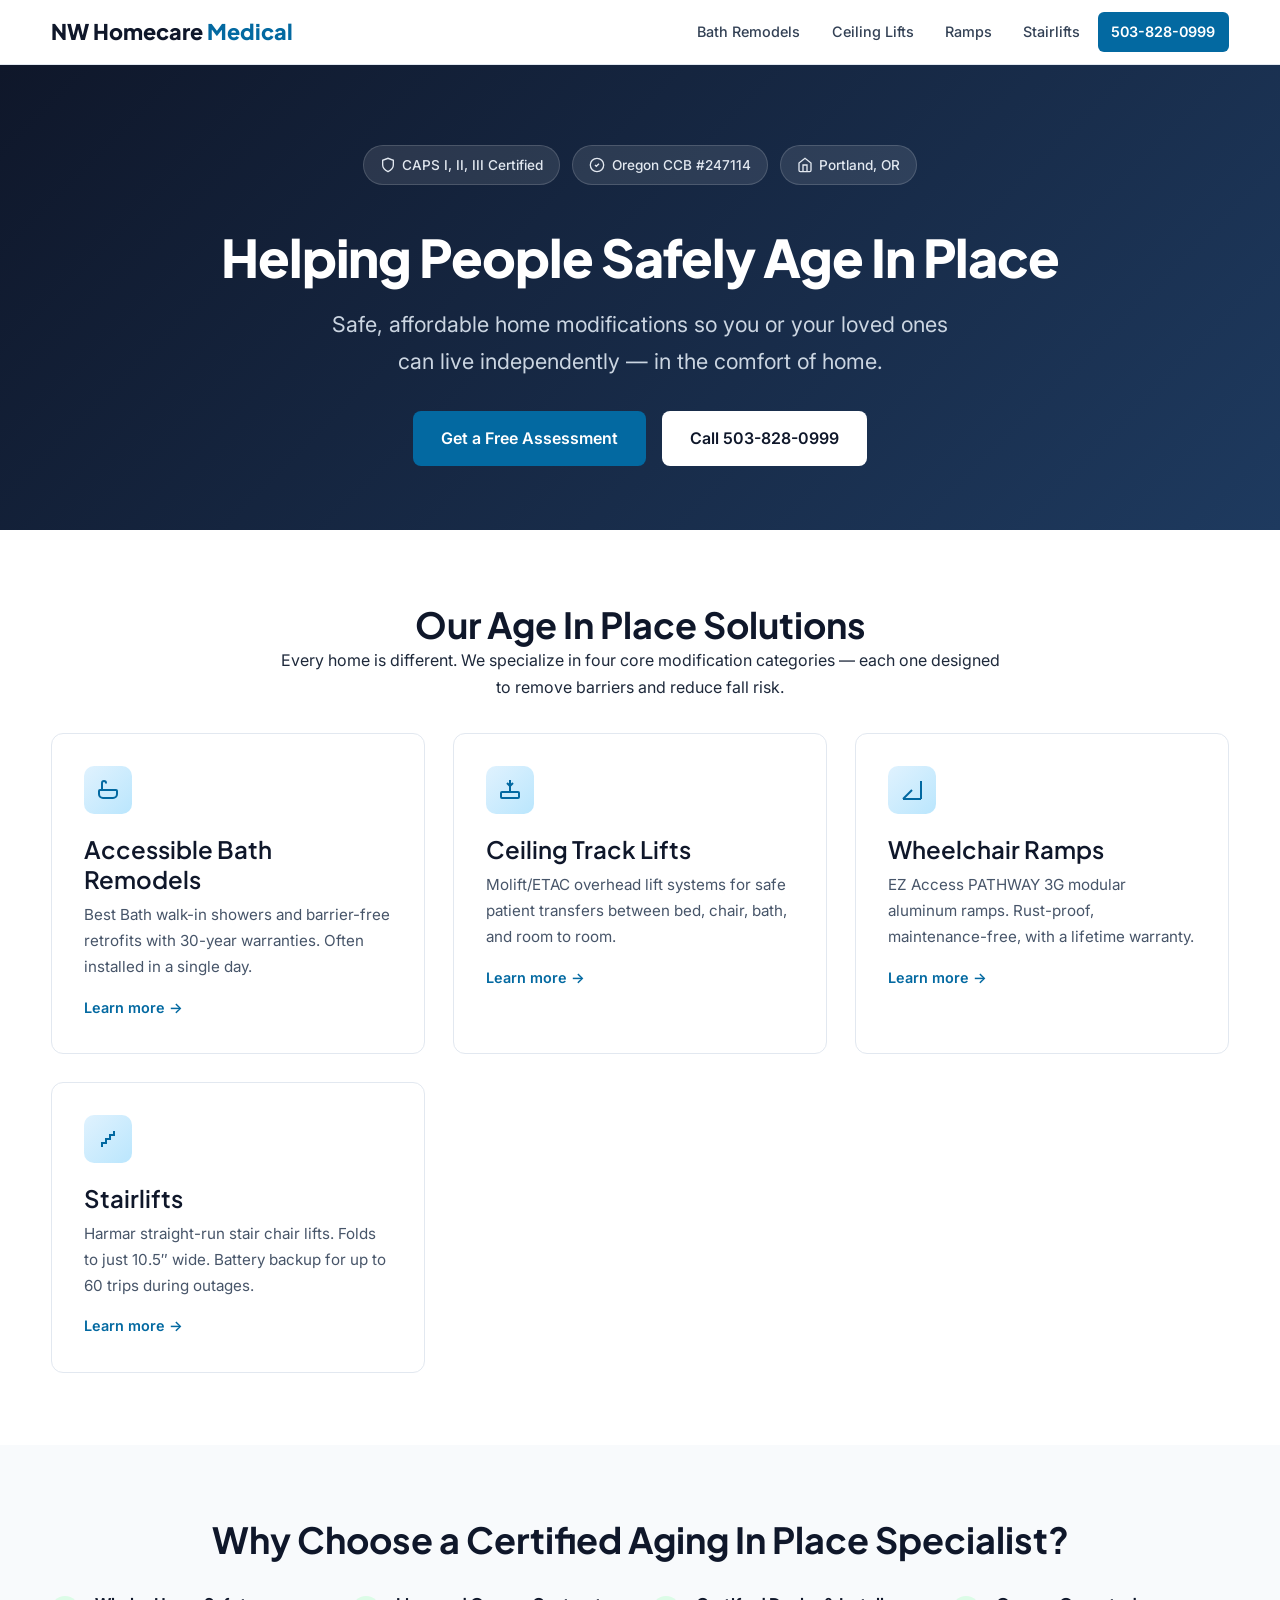
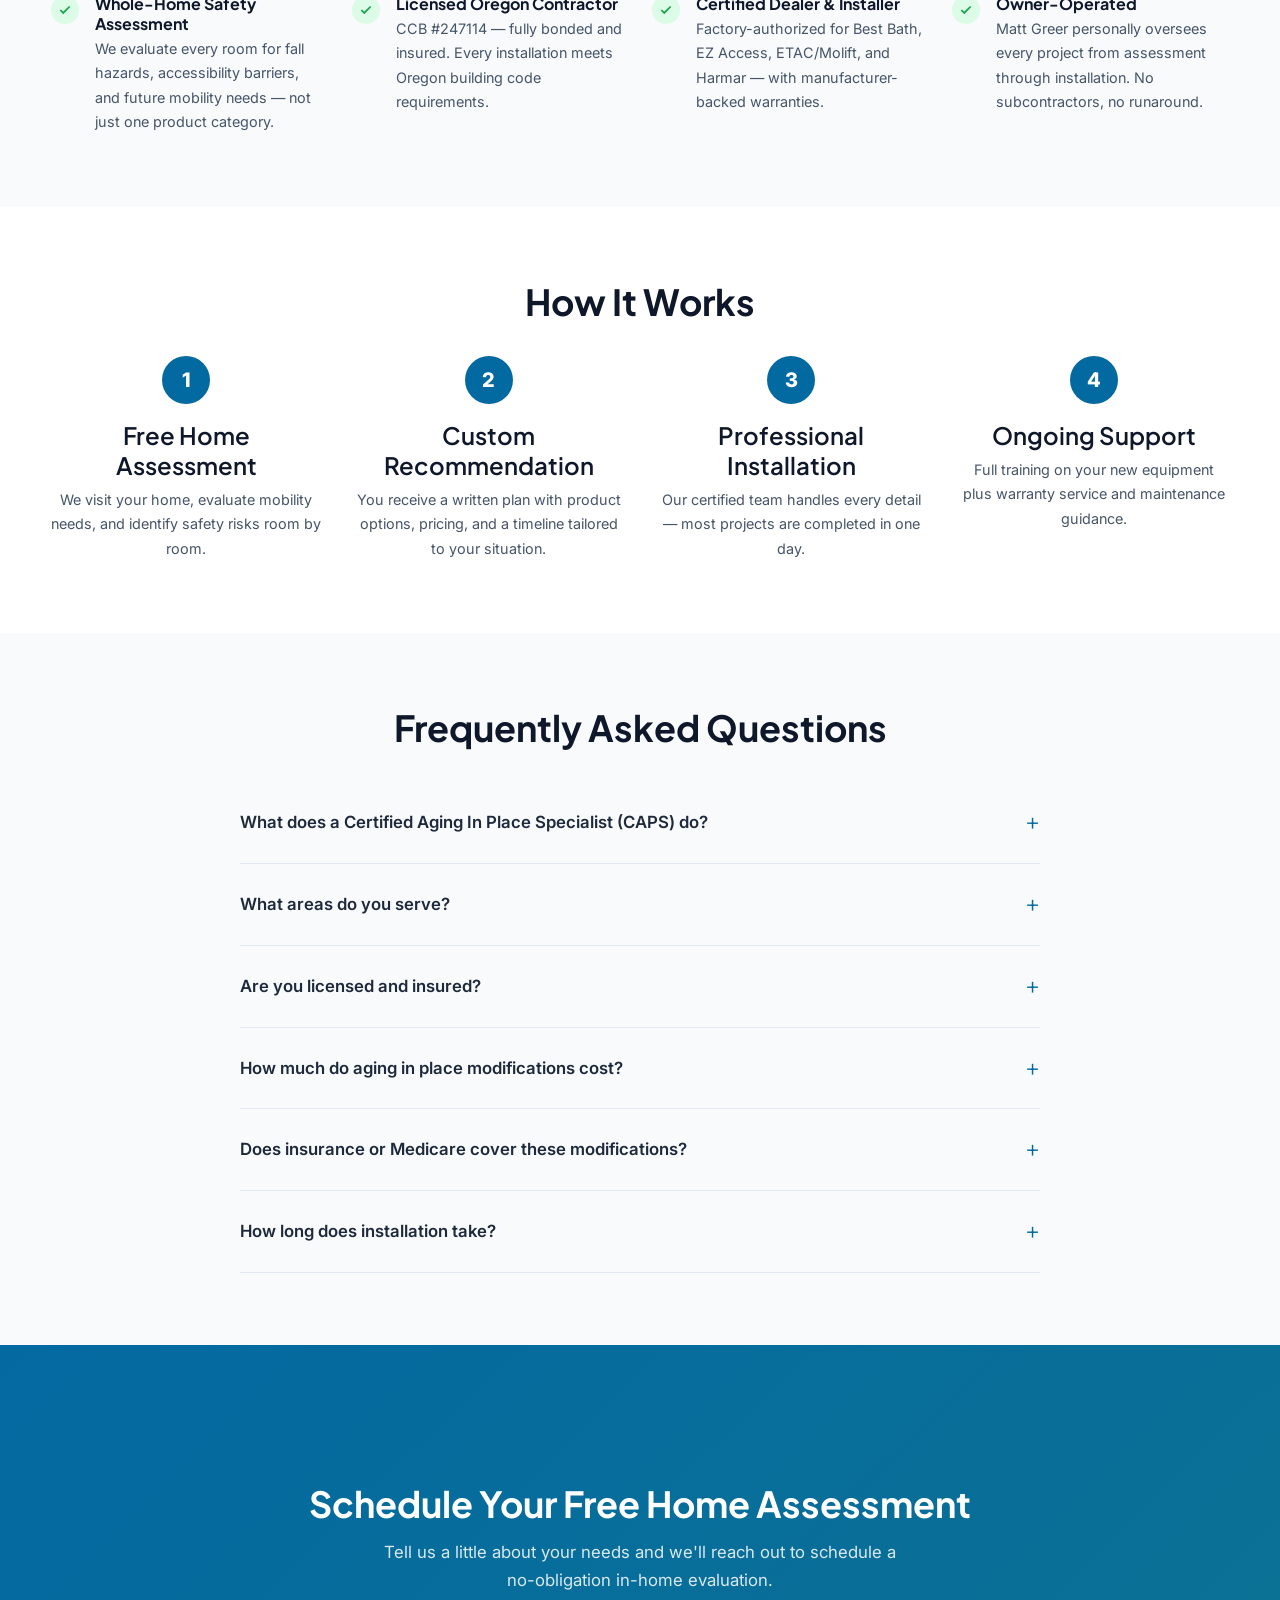
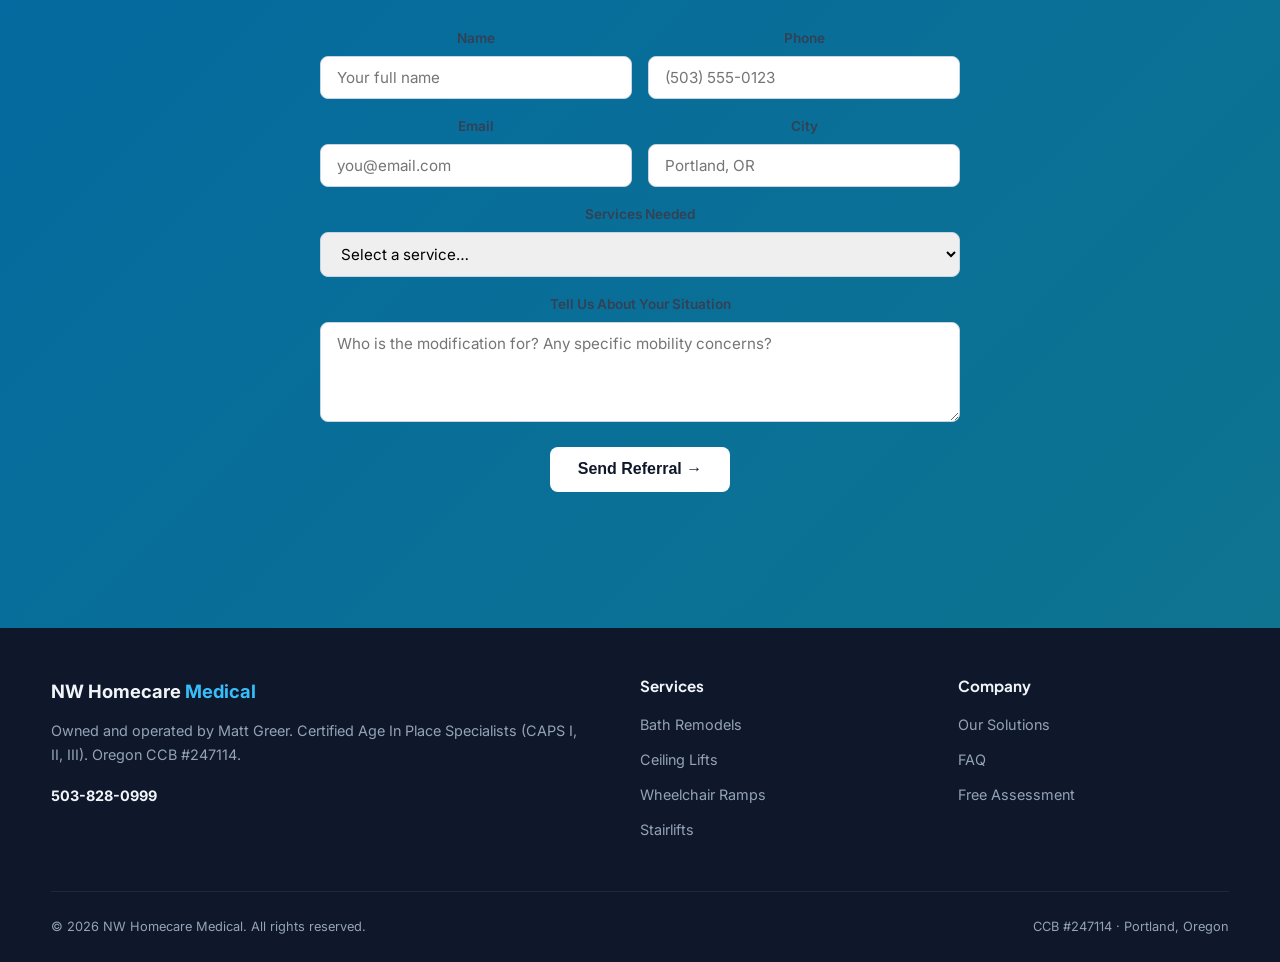
==== index.html @ 517ac366 "Initial build: NW Homecare Medical demo site 5-page static site for nwhomecaremed.com with full SEO/" ====
<!DOCTYPE html>
<html lang="en">
<head>
    <meta charset="UTF-8">
    <meta name="viewport" content="width=device-width, initial-scale=1">

    <!-- SEO -->
    <title>NW Homecare Medical — Aging In Place Home Modifications | Portland, OR</title>
    <meta name="description" content="Certified Age In Place Specialists (CAPS I, II, III) in Portland, OR. Accessible bathroom remodels, ceiling lifts, wheelchair ramps &amp; stairlifts. Licensed Oregon contractor CCB #247114. Call 503-828-0999.">
    <meta name="robots" content="index, follow, max-image-preview:large">
    <link rel="canonical" href="https://nwhomecaremed.com/">

    <!-- Open Graph -->
    <meta property="og:locale" content="en_US">
    <meta property="og:type" content="website">
    <meta property="og:title" content="NW Homecare Medical — Aging In Place Home Modifications | Portland, OR">
    <meta property="og:description" content="Safe, affordable in-home retrofits for independent living. Bathroom remodels, ceiling lifts, ramps &amp; stairlifts by certified CAPS specialists.">
    <meta property="og:url" content="https://nwhomecaremed.com/">
    <meta property="og:site_name" content="NW Homecare Medical">

    <!-- Twitter -->
    <meta name="twitter:card" content="summary_large_image">
    <meta name="twitter:title" content="NW Homecare Medical — Aging In Place Home Modifications">
    <meta name="twitter:description" content="Certified Age In Place Specialists in Portland, OR. Bathroom remodels, ceiling lifts, ramps &amp; stairlifts.">

    <!-- Fonts -->
    <link rel="preconnect" href="https://fonts.googleapis.com">
    <link rel="preconnect" href="https://fonts.gstatic.com" crossorigin>
    <link href="https://fonts.googleapis.com/css2?family=Inter:wght@400;500;600&family=Plus+Jakarta+Sans:wght@600;700;800&display=swap" rel="stylesheet">

    <!-- CSS -->
    <link rel="stylesheet" href="/assets/css/main.css">

    <!-- Schema: LocalBusiness -->
    <script type="application/ld+json">
    {
        "@context": "https://schema.org",
        "@type": "HomeAndConstructionBusiness",
        "name": "NW Homecare Medical",
        "description": "Certified Age In Place Specialists providing accessible home modifications including bathroom remodels, ceiling lifts, wheelchair ramps, and stairlifts in Portland, Oregon.",
        "url": "https://nwhomecaremed.com",
        "telephone": "+1-503-828-0999",
        "address": {
            "@type": "PostalAddress",
            "addressLocality": "Portland",
            "addressRegion": "OR",
            "addressCountry": "US"
        },
        "areaServed": [
            {"@type": "State", "name": "Oregon"},
            {"@type": "City", "name": "Portland"},
            {"@type": "City", "name": "Beaverton"},
            {"@type": "City", "name": "Lake Oswego"},
            {"@type": "City", "name": "Tigard"},
            {"@type": "City", "name": "Gresham"},
            {"@type": "City", "name": "Hillsboro"}
        ],
        "hasCredential": [
            {"@type": "EducationalOccupationalCredential", "credentialCategory": "CAPS I, II, III — Certified Aging In Place Specialist"},
            {"@type": "EducationalOccupationalCredential", "credentialCategory": "Oregon CCB Licensed Contractor #247114"}
        ],
        "founder": {"@type": "Person", "name": "Matt Greer"},
        "knowsAbout": ["aging in place", "accessible bathroom remodel", "ceiling lifts", "wheelchair ramps", "stairlifts", "home accessibility modifications"]
    }
    </script>

    <!-- Schema: FAQPage -->
    <script type="application/ld+json">
    {
        "@context": "https://schema.org",
        "@type": "FAQPage",
        "mainEntity": [
            {
                "@type": "Question",
                "name": "What does a Certified Aging In Place Specialist (CAPS) do?",
                "acceptedAnswer": {
                    "@type": "Answer",
                    "text": "A CAPS professional assesses your home for safety risks and recommends modifications — such as grab bars, walk-in showers, ramps, ceiling lifts, and stairlifts — that allow you to live independently as you age. NW Homecare Medical holds CAPS I, II, and III certifications."
                }
            },
            {
                "@type": "Question",
                "name": "What areas does NW Homecare Medical serve?",
                "acceptedAnswer": {
                    "@type": "Answer",
                    "text": "We serve the greater Portland, Oregon metro area including Beaverton, Tigard, Lake Oswego, Gresham, Hillsboro, and surrounding communities."
                }
            },
            {
                "@type": "Question",
                "name": "Is NW Homecare Medical licensed and insured?",
                "acceptedAnswer": {
                    "@type": "Answer",
                    "text": "Yes. We are an Oregon Construction Contractors Board licensed and bonded contractor, CCB #247114. We carry full liability insurance on every project."
                }
            },
            {
                "@type": "Question",
                "name": "How much do aging in place modifications cost?",
                "acceptedAnswer": {
                    "@type": "Answer",
                    "text": "Costs vary widely by project type. A grab bar installation may start at a few hundred dollars, while a full accessible bathroom remodel or ceiling lift system can range from several thousand to $15,000+. We provide free in-home assessments and written estimates."
                }
            }
        ]
    }
    </script>
</head>
<body>

<!-- ═══ HEADER ═══ -->
<header class="site-header">
    <div class="container header-inner">
        <a href="/" class="logo">NW Homecare <span>Medical</span></a>
        <button class="nav-toggle" aria-label="Toggle navigation" onclick="document.querySelector('.nav-main').classList.toggle('open')">
            <span></span><span></span><span></span>
        </button>
        <nav class="nav-main" aria-label="Main">
            <a href="/bath-remodel/">Bath Remodels</a>
            <a href="/overhead-lifts/">Ceiling Lifts</a>
            <a href="/wheelchair-ramps/">Ramps</a>
            <a href="/stairlifts/">Stairlifts</a>
            <a href="tel:5038280999" class="nav-cta">503-828-0999</a>
        </nav>
    </div>
</header>

<!-- ═══ HERO ═══ -->
<section class="hero">
    <div class="container">
        <div class="hero-badges">
            <span class="badge">
                <svg viewBox="0 0 24 24" fill="none" stroke="currentColor" stroke-width="2"><path d="M12 22s8-4 8-10V5l-8-3-8 3v7c0 6 8 10 8 10z"/></svg>
                CAPS I, II, III Certified
            </span>
            <span class="badge">
                <svg viewBox="0 0 24 24" fill="none" stroke="currentColor" stroke-width="2"><path d="M9 12l2 2 4-4"/><circle cx="12" cy="12" r="10"/></svg>
                Oregon CCB #247114
            </span>
            <span class="badge">
                <svg viewBox="0 0 24 24" fill="none" stroke="currentColor" stroke-width="2"><path d="M3 9l9-7 9 7v11a2 2 0 01-2 2H5a2 2 0 01-2-2z"/><polyline points="9 22 9 12 15 12 15 22"/></svg>
                Portland, OR
            </span>
        </div>
        <h1>Helping People Safely Age In Place</h1>
        <p class="hero-sub">Safe, affordable home modifications so you or your loved ones can live independently — in the comfort of home.</p>
        <div class="btn-group">
            <a href="#contact" class="btn btn-primary">Get a Free Assessment</a>
            <a href="tel:5038280999" class="btn btn-white">Call 503-828-0999</a>
        </div>
    </div>
</section>

<!-- ═══ SERVICES GRID ═══ -->
<section class="section" id="services">
    <div class="container">
        <h2 class="text-center">Our Age In Place Solutions</h2>
        <p class="text-center" style="margin:0 auto">Every home is different. We specialize in four core modification categories — each one designed to remove barriers and reduce fall risk.</p>

        <div class="card-grid">
            <!-- Bath Remodel -->
            <a href="/bath-remodel/" class="card" style="text-decoration:none;color:inherit">
                <div class="card-icon">
                    <svg viewBox="0 0 24 24" fill="none" stroke="#0369a1" stroke-width="2"><path d="M4 12h16a1 1 0 011 1v3a4 4 0 01-4 4H7a4 4 0 01-4-4v-3a1 1 0 011-1z"/><path d="M6 12V5a2 2 0 012-2h0a2 2 0 012 2v.5"/></svg>
                </div>
                <h3>Accessible Bath Remodels</h3>
                <p>Best Bath walk-in showers and barrier-free retrofits with 30-year warranties. Often installed in a single day.</p>
                <span class="card-link">Learn more →</span>
            </a>

            <!-- Ceiling Lifts -->
            <a href="/overhead-lifts/" class="card" style="text-decoration:none;color:inherit">
                <div class="card-icon">
                    <svg viewBox="0 0 24 24" fill="none" stroke="#0369a1" stroke-width="2"><path d="M12 2v6m0 0l-3-3m3 3l3-3"/><rect x="3" y="14" width="18" height="6" rx="1"/><path d="M12 14v-6"/></svg>
                </div>
                <h3>Ceiling Track Lifts</h3>
                <p>Molift/ETAC overhead lift systems for safe patient transfers between bed, chair, bath, and room to room.</p>
                <span class="card-link">Learn more →</span>
            </a>

            <!-- Ramps -->
            <a href="/wheelchair-ramps/" class="card" style="text-decoration:none;color:inherit">
                <div class="card-icon">
                    <svg viewBox="0 0 24 24" fill="none" stroke="#0369a1" stroke-width="2"><path d="M3 21l9-9"/><path d="M21 21H3"/><path d="M21 3v18"/></svg>
                </div>
                <h3>Wheelchair Ramps</h3>
                <p>EZ Access PATHWAY 3G modular aluminum ramps. Rust-proof, maintenance-free, with a lifetime warranty.</p>
                <span class="card-link">Learn more →</span>
            </a>

            <!-- Stairlifts -->
            <a href="/stairlifts/" class="card" style="text-decoration:none;color:inherit">
                <div class="card-icon">
                    <svg viewBox="0 0 24 24" fill="none" stroke="#0369a1" stroke-width="2"><path d="M18 4v4h-4v4h-4v4H6v4"/></svg>
                </div>
                <h3>Stairlifts</h3>
                <p>Harmar straight-run stair chair lifts. Folds to just 10.5″ wide. Battery backup for up to 60 trips during outages.</p>
                <span class="card-link">Learn more →</span>
            </a>
        </div>
    </div>
</section>

<!-- ═══ WHY CAPS MATTERS ═══ -->
<section class="section section--alt">
    <div class="container">
        <h2 class="text-center">Why Choose a Certified Aging In Place Specialist?</h2>
        <div class="features-grid mt-2">
            <div class="feature">
                <div class="feature-check"><svg viewBox="0 0 24 24" fill="none" stroke="currentColor" stroke-width="3"><path d="M20 6L9 17l-5-5"/></svg></div>
                <div>
                    <h4>Whole-Home Safety Assessment</h4>
                    <p>We evaluate every room for fall hazards, accessibility barriers, and future mobility needs — not just one product category.</p>
                </div>
            </div>
            <div class="feature">
                <div class="feature-check"><svg viewBox="0 0 24 24" fill="none" stroke="currentColor" stroke-width="3"><path d="M20 6L9 17l-5-5"/></svg></div>
                <div>
                    <h4>Licensed Oregon Contractor</h4>
                    <p>CCB #247114 — fully bonded and insured. Every installation meets Oregon building code requirements.</p>
                </div>
            </div>
            <div class="feature">
                <div class="feature-check"><svg viewBox="0 0 24 24" fill="none" stroke="currentColor" stroke-width="3"><path d="M20 6L9 17l-5-5"/></svg></div>
                <div>
                    <h4>Certified Dealer & Installer</h4>
                    <p>Factory-authorized for Best Bath, EZ Access, ETAC/Molift, and Harmar — with manufacturer-backed warranties.</p>
                </div>
            </div>
            <div class="feature">
                <div class="feature-check"><svg viewBox="0 0 24 24" fill="none" stroke="currentColor" stroke-width="3"><path d="M20 6L9 17l-5-5"/></svg></div>
                <div>
                    <h4>Owner-Operated</h4>
                    <p>Matt Greer personally oversees every project from assessment through installation. No subcontractors, no runaround.</p>
                </div>
            </div>
        </div>
    </div>
</section>

<!-- ═══ HOW IT WORKS ═══ -->
<section class="section">
    <div class="container">
        <h2 class="text-center">How It Works</h2>
        <div class="process-steps">
            <div class="step">
                <h3>Free Home Assessment</h3>
                <p>We visit your home, evaluate mobility needs, and identify safety risks room by room.</p>
            </div>
            <div class="step">
                <h3>Custom Recommendation</h3>
                <p>You receive a written plan with product options, pricing, and a timeline tailored to your situation.</p>
            </div>
            <div class="step">
                <h3>Professional Installation</h3>
                <p>Our certified team handles every detail — most projects are completed in one day.</p>
            </div>
            <div class="step">
                <h3>Ongoing Support</h3>
                <p>Full training on your new equipment plus warranty service and maintenance guidance.</p>
            </div>
        </div>
    </div>
</section>

<!-- ═══ FAQ ═══ -->
<section class="section section--alt" id="faq">
    <div class="container">
        <h2 class="text-center">Frequently Asked Questions</h2>
        <div class="faq-list">
            <details class="faq-item">
                <summary>What does a Certified Aging In Place Specialist (CAPS) do?</summary>
                <div class="faq-answer">A CAPS professional assesses your home for safety risks and recommends modifications — such as grab bars, walk-in showers, ramps, ceiling lifts, and stairlifts — that allow you to live independently as you age. NW Homecare Medical holds all three CAPS certifications (I, II, and III) from the National Association of Home Builders.</div>
            </details>
            <details class="faq-item">
                <summary>What areas do you serve?</summary>
                <div class="faq-answer">We serve the greater Portland, Oregon metro area including Beaverton, Tigard, Lake Oswego, Gresham, Hillsboro, West Linn, Oregon City, and surrounding communities. Contact us if you're outside this area — we may still be able to help.</div>
            </details>
            <details class="faq-item">
                <summary>Are you licensed and insured?</summary>
                <div class="faq-answer">Yes. NW Homecare Medical is an Oregon Construction Contractors Board licensed and bonded contractor, CCB #247114. We carry full general liability insurance on every project.</div>
            </details>
            <details class="faq-item">
                <summary>How much do aging in place modifications cost?</summary>
                <div class="faq-answer">Costs vary by project scope. A grab bar installation may start around $200–$400, while an accessible bathroom remodel typically ranges from $5,000–$15,000+. Ceiling lifts and stairlifts fall in the $3,000–$10,000 range depending on configuration. We provide free in-home assessments with written estimates — no pressure, no obligation.</div>
            </details>
            <details class="faq-item">
                <summary>Does insurance or Medicare cover these modifications?</summary>
                <div class="faq-answer">Medicare does not typically cover home modifications, but some items (like certain lift systems) may be partially covered under Durable Medical Equipment benefits. Oregon Medicaid waivers, VA benefits, and long-term care insurance may also provide funding. We can help you understand your options.</div>
            </details>
            <details class="faq-item">
                <summary>How long does installation take?</summary>
                <div class="faq-answer">Most single-product installations (a stairlift, ramp, or ceiling lift) are completed in one day. A full bathroom remodel typically takes 1–3 days depending on complexity. We'll give you a clear timeline during your assessment.</div>
            </details>
        </div>
    </div>
</section>

<!-- ═══ CTA / CONTACT FORM ═══ -->
<section class="section section--accent" id="contact">
    <div class="container cta-banner">
        <h2>Schedule Your Free Home Assessment</h2>
        <p>Tell us a little about your needs and we'll reach out to schedule a no-obligation in-home evaluation.</p>
        <form name="referral" method="POST" data-netlify="true" netlify-honeypot="bot-field">
            <p class="visually-hidden"><label>Don't fill this out: <input name="bot-field"></label></p>
            <div class="form-grid">
                <div class="form-field">
                    <label for="name">Name</label>
                    <input type="text" id="name" name="name" required placeholder="Your full name">
                </div>
                <div class="form-field">
                    <label for="phone">Phone</label>
                    <input type="tel" id="phone" name="phone" required placeholder="(503) 555-0123">
                </div>
                <div class="form-field">
                    <label for="email">Email</label>
                    <input type="email" id="email" name="email" placeholder="you@email.com">
                </div>
                <div class="form-field">
                    <label for="city">City</label>
                    <input type="text" id="city" name="city" placeholder="Portland, OR">
                </div>
                <div class="form-field full">
                    <label for="services">Services Needed</label>
                    <select id="services" name="services">
                        <option value="">Select a service…</option>
                        <option value="bath-remodel">Accessible Bathroom Remodel</option>
                        <option value="ceiling-lift">Ceiling Track Lift System</option>
                        <option value="wheelchair-ramp">Wheelchair Ramp</option>
                        <option value="stairlift">Stairlift</option>
                        <option value="assessment">General Home Assessment</option>
                        <option value="other">Other / Not Sure</option>
                    </select>
                </div>
                <div class="form-field full">
                    <label for="message">Tell Us About Your Situation</label>
                    <textarea id="message" name="message" rows="4" placeholder="Who is the modification for? Any specific mobility concerns?"></textarea>
                </div>
                <div class="form-field full text-center">
                    <button type="submit" class="btn btn-white">Send Referral →</button>
                </div>
            </div>
        </form>
    </div>
</section>

<!-- ═══ FOOTER ═══ -->
<footer class="site-footer">
    <div class="container">
        <div class="footer-grid">
            <div>
                <div class="footer-brand">NW Homecare <span>Medical</span></div>
                <p>Owned and operated by Matt Greer. Certified Age In Place Specialists (CAPS I, II, III). Oregon CCB #247114.</p>
                <p class="mt-1"><strong style="color:#f1f5f9">503-828-0999</strong></p>
            </div>
            <div>
                <h4>Services</h4>
                <ul>
                    <li><a href="/bath-remodel/">Bath Remodels</a></li>
                    <li><a href="/overhead-lifts/">Ceiling Lifts</a></li>
                    <li><a href="/wheelchair-ramps/">Wheelchair Ramps</a></li>
                    <li><a href="/stairlifts/">Stairlifts</a></li>
                </ul>
            </div>
            <div>
                <h4>Company</h4>
                <ul>
                    <li><a href="/#services">Our Solutions</a></li>
                    <li><a href="/#faq">FAQ</a></li>
                    <li><a href="/#contact">Free Assessment</a></li>
                </ul>
            </div>
        </div>
        <div class="footer-bottom">
            <span>&copy; 2026 NW Homecare Medical. All rights reserved.</span>
            <span>CCB #247114 · Portland, Oregon</span>
        </div>
    </div>
</footer>

</body>
</html>
---- assets/css/main.css ----
/* ── Reset & Base ─────────────────────────────────────── */
*,*::before,*::after{box-sizing:border-box;margin:0;padding:0}
html{scroll-behavior:smooth;-webkit-text-size-adjust:100%}
body{font-family:'Inter',system-ui,-apple-system,sans-serif;color:#1e293b;line-height:1.7;background:#fff}
img{max-width:100%;height:auto;display:block}
a{color:#0369a1;text-decoration:none;transition:color .2s}
a:hover{color:#0c4a6e}
ul,ol{list-style:none}

/* ── Typography ──────────────────────────────────────── */
h1,h2,h3,h4{font-family:'Plus Jakarta Sans','Inter',system-ui,sans-serif;color:#0f172a;line-height:1.25}
h1{font-size:clamp(2rem,5vw,3.25rem);font-weight:800;letter-spacing:-.02em}
h2{font-size:clamp(1.5rem,3.5vw,2.25rem);font-weight:700}
h3{font-size:clamp(1.15rem,2.5vw,1.5rem);font-weight:600}
p{max-width:72ch}

/* ── Layout ──────────────────────────────────────────── */
.container{width:min(1200px,92%);margin-inline:auto}
.section{padding:4.5rem 0}
.section--alt{background:#f8fafc}
.section--dark{background:#0f172a;color:#e2e8f0}
.section--dark h2,.section--dark h3{color:#f1f5f9}
.section--accent{background:linear-gradient(135deg,#0369a1 0%,#0e7490 100%);color:#fff}
.section--accent h2,.section--accent h3{color:#fff}

/* ── Header ──────────────────────────────────────────── */
.site-header{background:#fff;border-bottom:1px solid #e2e8f0;position:sticky;top:0;z-index:100}
.header-inner{display:flex;align-items:center;justify-content:space-between;padding:.75rem 0;gap:1rem}
.logo{font-family:'Plus Jakarta Sans','Inter',sans-serif;font-size:1.35rem;font-weight:800;color:#0f172a;white-space:nowrap}
.logo span{color:#0369a1}
.header-phone{font-weight:700;font-size:1.1rem;color:#0369a1;white-space:nowrap}
.header-phone:hover{color:#0c4a6e}

/* Navigation */
.nav-toggle{display:none;background:none;border:none;cursor:pointer;padding:.5rem}
.nav-toggle span{display:block;width:24px;height:2px;background:#0f172a;margin:5px 0;transition:all .3s}
.nav-main{display:flex;align-items:center;gap:.25rem}
.nav-main a{padding:.5rem .85rem;border-radius:6px;font-size:.9rem;font-weight:500;color:#334155;transition:all .2s}
.nav-main a:hover,.nav-main a.active{background:#f1f5f9;color:#0369a1}
.nav-cta{background:#0369a1 !important;color:#fff !important;font-weight:600 !important}
.nav-cta:hover{background:#0c4a6e !important}

@media(max-width:860px){
  .nav-toggle{display:block}
  .nav-main{display:none;position:absolute;top:100%;left:0;right:0;background:#fff;flex-direction:column;padding:1rem;border-bottom:1px solid #e2e8f0;box-shadow:0 8px 24px rgba(0,0,0,.08)}
  .nav-main.open{display:flex}
  .nav-main a{width:100%;padding:.75rem 1rem}
}

/* ── Hero ────────────────────────────────────────────── */
.hero{background:linear-gradient(135deg,#0f172a 0%,#1e3a5f 100%);color:#fff;padding:5rem 0 4rem;text-align:center}
.hero h1{color:#fff;margin-bottom:1rem}
.hero-sub{font-size:clamp(1.05rem,2.2vw,1.35rem);color:#cbd5e1;max-width:640px;margin:0 auto 2rem}
.hero-badges{display:flex;flex-wrap:wrap;justify-content:center;gap:.75rem;margin-bottom:2.5rem}
.badge{display:inline-flex;align-items:center;gap:.4rem;background:rgba(255,255,255,.1);border:1px solid rgba(255,255,255,.15);padding:.45rem 1rem;border-radius:999px;font-size:.85rem;font-weight:500;color:#e2e8f0}
.badge svg{width:16px;height:16px;flex-shrink:0}

/* ── Buttons ─────────────────────────────────────────── */
.btn{display:inline-flex;align-items:center;gap:.5rem;padding:.85rem 1.75rem;border-radius:8px;font-weight:600;font-size:1rem;border:none;cursor:pointer;transition:all .25s}
.btn-primary{background:#0369a1;color:#fff}
.btn-primary:hover{background:#0c4a6e;color:#fff;transform:translateY(-1px);box-shadow:0 4px 12px rgba(3,105,161,.3)}
.btn-secondary{background:#fff;color:#0369a1;border:2px solid #0369a1}
.btn-secondary:hover{background:#f0f9ff;color:#0c4a6e}
.btn-white{background:#fff;color:#0f172a}
.btn-white:hover{background:#f1f5f9;transform:translateY(-1px)}

.btn-group{display:flex;flex-wrap:wrap;gap:1rem;justify-content:center}

/* ── Cards ───────────────────────────────────────────── */
.card-grid{display:grid;grid-template-columns:repeat(auto-fit,minmax(280px,1fr));gap:1.75rem;margin-top:2rem}
.card{background:#fff;border-radius:12px;padding:2rem;border:1px solid #e2e8f0;transition:all .3s}
.card:hover{border-color:#0369a1;box-shadow:0 8px 24px rgba(3,105,161,.1);transform:translateY(-2px)}
.card-icon{width:48px;height:48px;background:linear-gradient(135deg,#e0f2fe,#bae6fd);border-radius:10px;display:flex;align-items:center;justify-content:center;margin-bottom:1.25rem}
.card-icon svg{width:24px;height:24px;color:#0369a1}
.card h3{margin-bottom:.5rem}
.card p{color:#475569;font-size:.95rem}
.card .card-link{display:inline-flex;align-items:center;gap:.35rem;margin-top:1rem;font-weight:600;font-size:.9rem;color:#0369a1}
.card .card-link:hover{gap:.5rem}

/* ── Service Page Hero ───────────────────────────────── */
.service-hero{background:linear-gradient(135deg,#0f172a 0%,#1e3a5f 100%);color:#fff;padding:4rem 0 3rem}
.service-hero .breadcrumb{font-size:.85rem;color:#94a3b8;margin-bottom:1.5rem}
.service-hero .breadcrumb a{color:#93c5fd}
.service-hero .breadcrumb a:hover{color:#fff}
.service-hero h1{color:#fff;margin-bottom:1rem}
.service-hero p{color:#cbd5e1;font-size:1.1rem;max-width:640px}

/* ── Features List ───────────────────────────────────── */
.features-grid{display:grid;grid-template-columns:repeat(auto-fit,minmax(260px,1fr));gap:1.5rem;margin-top:2rem}
.feature{display:flex;gap:1rem;align-items:flex-start}
.feature-check{flex-shrink:0;width:28px;height:28px;background:#dcfce7;border-radius:50%;display:flex;align-items:center;justify-content:center;margin-top:.15rem}
.feature-check svg{width:14px;height:14px;color:#16a34a}
.feature h4{font-size:1rem;margin-bottom:.2rem}
.feature p{font-size:.9rem;color:#475569}

/* ── FAQ ─────────────────────────────────────────────── */
.faq-list{max-width:800px;margin:2rem auto 0}
.faq-item{border-bottom:1px solid #e2e8f0}
.faq-item summary{padding:1.25rem 0;font-weight:600;font-size:1.05rem;cursor:pointer;list-style:none;display:flex;justify-content:space-between;align-items:center}
.faq-item summary::after{content:'+';font-size:1.5rem;color:#0369a1;font-weight:300;transition:transform .2s}
.faq-item[open] summary::after{transform:rotate(45deg)}
.faq-item .faq-answer{padding:0 0 1.25rem;color:#475569;line-height:1.8}

/* ── CTA Banner ──────────────────────────────────────── */
.cta-banner{text-align:center;padding:4rem 0}
.cta-banner h2{margin-bottom:.75rem}
.cta-banner p{color:rgba(255,255,255,.85);margin:0 auto 2rem;max-width:540px;font-size:1.05rem}

/* ── Form ────────────────────────────────────────────── */
.form-grid{display:grid;grid-template-columns:1fr 1fr;gap:1rem;max-width:640px;margin:0 auto}
.form-grid .full{grid-column:1/-1}
.form-field label{display:block;font-weight:600;font-size:.85rem;margin-bottom:.35rem;color:#334155}
.form-field input,.form-field select,.form-field textarea{width:100%;padding:.7rem 1rem;border:1px solid #cbd5e1;border-radius:8px;font-size:.95rem;font-family:inherit;transition:border-color .2s}
.form-field input:focus,.form-field select:focus,.form-field textarea:focus{outline:none;border-color:#0369a1;box-shadow:0 0 0 3px rgba(3,105,161,.1)}
.form-field textarea{resize:vertical;min-height:100px}

@media(max-width:600px){
  .form-grid{grid-template-columns:1fr}
}

/* ── Stats Bar ───────────────────────────────────────── */
.stats-bar{display:grid;grid-template-columns:repeat(auto-fit,minmax(160px,1fr));gap:2rem;text-align:center;padding:2rem 0}
.stat-num{font-size:2.25rem;font-weight:800;color:#0369a1}
.section--dark .stat-num{color:#38bdf8}
.stat-label{font-size:.9rem;color:#64748b;margin-top:.25rem}
.section--dark .stat-label{color:#94a3b8}

/* ── Process Steps ───────────────────────────────────── */
.process-steps{display:grid;grid-template-columns:repeat(auto-fit,minmax(220px,1fr));gap:2rem;margin-top:2rem;counter-reset:step}
.step{text-align:center;position:relative}
.step::before{counter-increment:step;content:counter(step);display:flex;align-items:center;justify-content:center;width:48px;height:48px;background:#0369a1;color:#fff;font-weight:800;font-size:1.25rem;border-radius:50%;margin:0 auto 1rem}
.step h3{margin-bottom:.5rem}
.step p{font-size:.9rem;color:#475569}

/* ── Footer ──────────────────────────────────────────── */
.site-footer{background:#0f172a;color:#94a3b8;padding:3rem 0 1.5rem}
.footer-grid{display:grid;grid-template-columns:2fr 1fr 1fr;gap:3rem;margin-bottom:2.5rem}
.footer-brand{font-size:1.15rem;font-weight:700;color:#f1f5f9;margin-bottom:.75rem}
.footer-brand span{color:#38bdf8}
.site-footer p{font-size:.9rem;line-height:1.7}
.site-footer h4{color:#f1f5f9;font-size:.95rem;margin-bottom:1rem}
.site-footer ul li{margin-bottom:.5rem}
.site-footer ul a{color:#94a3b8;font-size:.9rem}
.site-footer ul a:hover{color:#38bdf8}
.footer-bottom{border-top:1px solid #1e293b;padding-top:1.5rem;display:flex;flex-wrap:wrap;justify-content:space-between;font-size:.8rem;gap:.5rem}
.footer-bottom a{color:#94a3b8}
.footer-bottom a:hover{color:#38bdf8}

@media(max-width:700px){
  .footer-grid{grid-template-columns:1fr}
}

/* ── Utilities ───────────────────────────────────────── */
.text-center{text-align:center}
.mt-1{margin-top:1rem}.mt-2{margin-top:2rem}.mt-3{margin-top:3rem}
.mb-1{margin-bottom:1rem}.mb-2{margin-bottom:2rem}
.visually-hidden{position:absolute;width:1px;height:1px;overflow:hidden;clip:rect(0,0,0,0);white-space:nowrap}

/* ── Cross-link Banner ───────────────────────────────── */
.cross-links{padding:3rem 0}
.cross-links h2{text-align:center;margin-bottom:2rem}
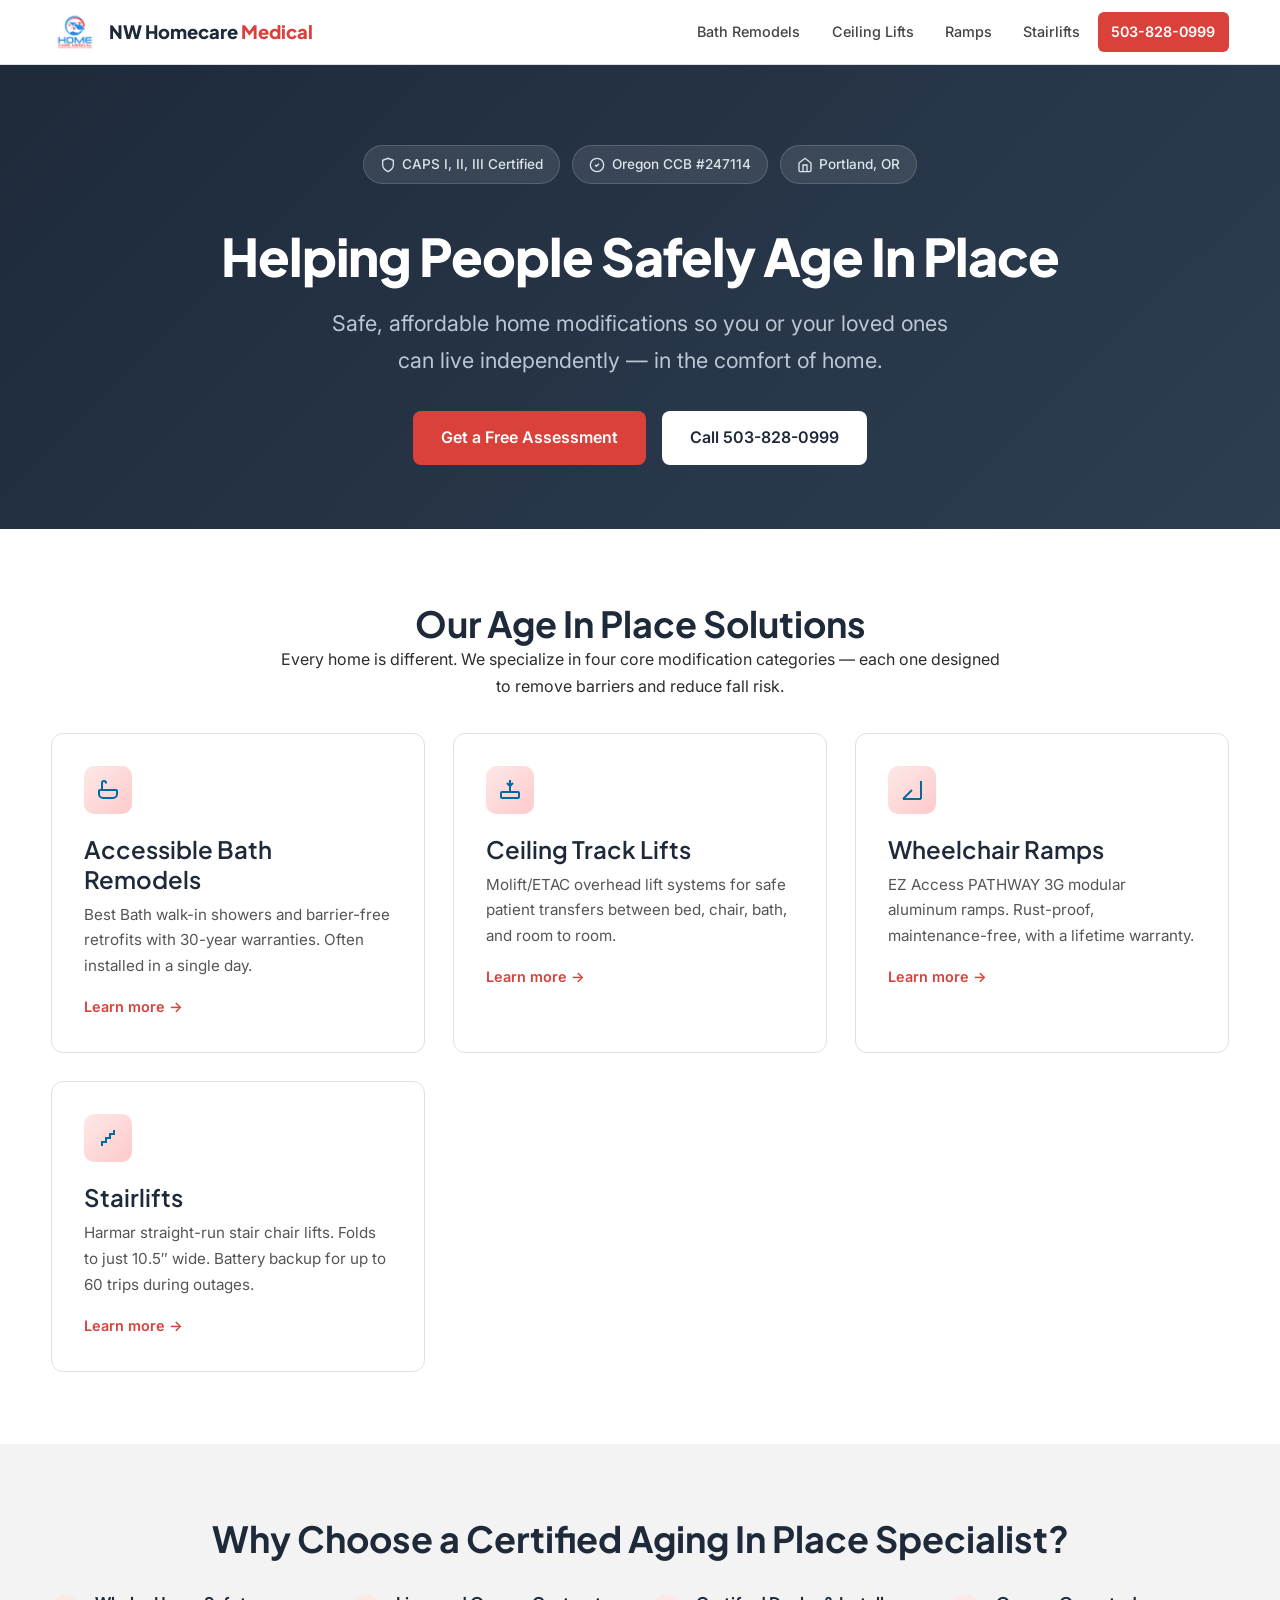
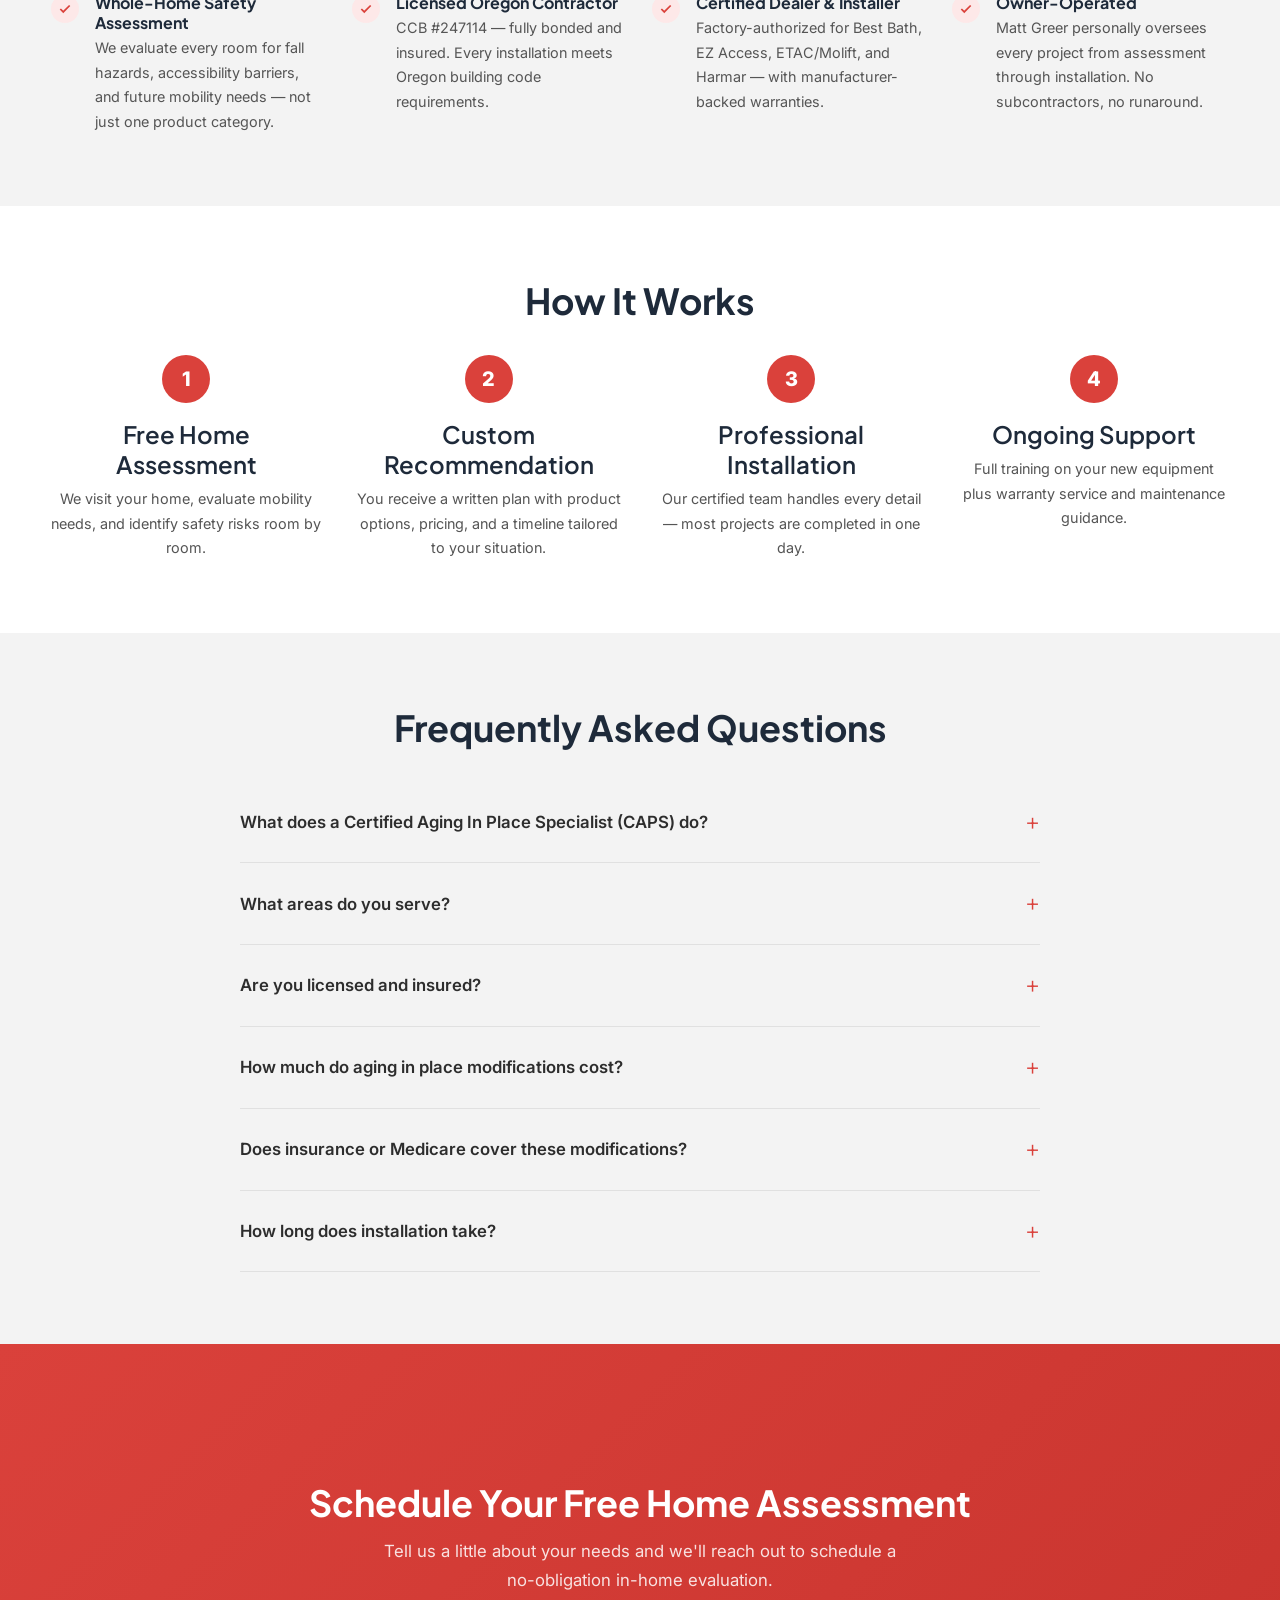
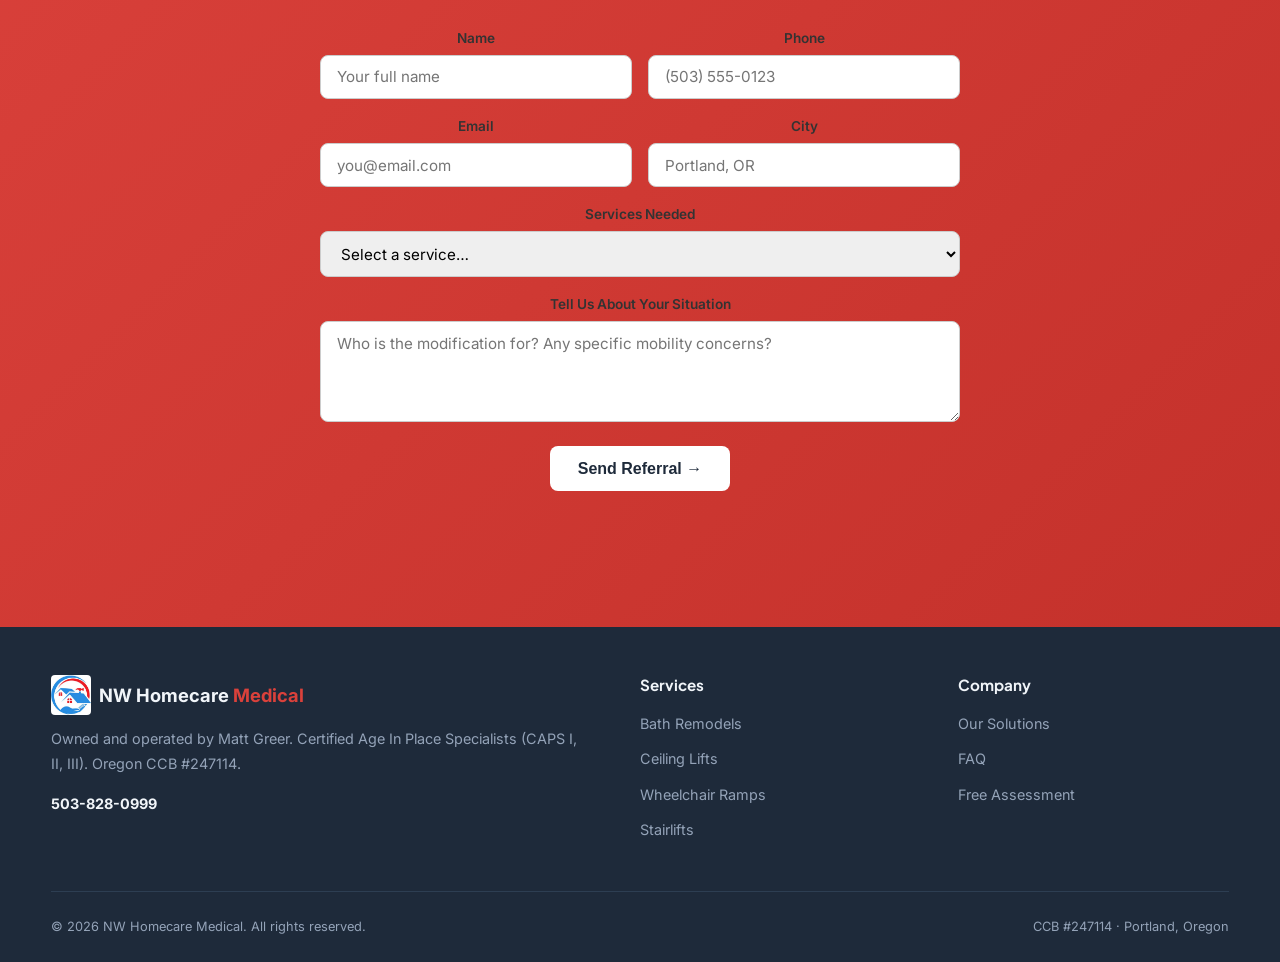
==== commit c9a54eab: "Rebrand: use existing logo + color scheme from nwhomecaremed.com - Downloaded logo (stacked-logo-spa" ====
--- a/index.html
+++ b/index.html
@@ -27,6 +27,14 @@
     <link rel="preconnect" href="https://fonts.googleapis.com">
     <link rel="preconnect" href="https://fonts.gstatic.com" crossorigin>
     <link href="https://fonts.googleapis.com/css2?family=Inter:wght@400;500;600&family=Plus+Jakarta+Sans:wght@600;700;800&display=swap" rel="stylesheet">
+
+    <meta name="theme-color" content="#1e2a3a">
+    <meta name="apple-mobile-web-app-status-bar-style" content="black-translucent">
+
+    <!-- Favicons -->
+    <link rel="icon" href="/assets/images/favicon.jpg" sizes="32x32">
+    <link rel="icon" href="/assets/images/favicon-300.jpg" sizes="192x192">
+    <link rel="apple-touch-icon" href="/assets/images/favicon-300.jpg">
 
     <!-- CSS -->
     <link rel="stylesheet" href="/assets/css/main.css">
@@ -111,7 +119,10 @@
 <!-- ═══ HEADER ═══ -->
 <header class="site-header">
     <div class="container header-inner">
-        <a href="/" class="logo">NW Homecare <span>Medical</span></a>
+        <a href="/" class="header-logo">
+            <img src="/assets/images/logo.jpg" alt="NW Homecare Medical" width="800" height="800">
+            <div class="header-logo-text">NW Homecare <span>Medical</span></div>
+        </a>
         <button class="nav-toggle" aria-label="Toggle navigation" onclick="document.querySelector('.nav-main').classList.toggle('open')">
             <span></span><span></span><span></span>
         </button>
@@ -349,7 +360,10 @@
     <div class="container">
         <div class="footer-grid">
             <div>
-                <div class="footer-brand">NW Homecare <span>Medical</span></div>
+                <div class="footer-logo">
+                    <img src="/assets/images/favicon-300.jpg" alt="NW Homecare Medical" width="300" height="300">
+                    <div class="footer-brand">NW Homecare <span>Medical</span></div>
+                </div>
                 <p>Owned and operated by Matt Greer. Certified Age In Place Specialists (CAPS I, II, III). Oregon CCB #247114.</p>
                 <p class="mt-1"><strong style="color:#f1f5f9">503-828-0999</strong></p>
             </div>
@@ -378,5 +392,29 @@
     </div>
 </footer>
 
+<!-- Mobile Sticky CTA -->
+<div class="mobile-cta-bar" id="mobileCta">
+    <div class="container">
+        <a href="tel:5038280999" class="mcta-call">Call Now</a>
+        <a href="#contact" class="mcta-form">Free Assessment</a>
+    </div>
+</div>
+
+<script>
+(function(){
+  var nav=document.querySelector('.nav-main');
+  nav.addEventListener('click',function(e){if(e.target.tagName==='A')nav.classList.remove('open')});
+  var bar=document.getElementById('mobileCta');
+  if(!bar)return;
+  var contact=document.getElementById('contact');
+  if(!contact)return;
+  var io=new IntersectionObserver(function(entries){
+    bar.style.transform=entries[0].isIntersecting?'translateY(100%)':'translateY(0)';
+    bar.style.transition='transform .3s ease';
+  },{threshold:0.1});
+  io.observe(contact);
+})();
+</script>
+
 </body>
 </html>
--- a/assets/css/main.css
+++ b/assets/css/main.css
@@ -1,14 +1,20 @@
 /* ── Reset & Base ─────────────────────────────────────── */
 *,*::before,*::after{box-sizing:border-box;margin:0;padding:0}
 html{scroll-behavior:smooth;-webkit-text-size-adjust:100%}
-body{font-family:'Inter',system-ui,-apple-system,sans-serif;color:#1e293b;line-height:1.7;background:#fff}
+body{font-family:'Inter',system-ui,-apple-system,sans-serif;color:#2d2d2d;line-height:1.7;background:#fff}
 img{max-width:100%;height:auto;display:block}
-a{color:#0369a1;text-decoration:none;transition:color .2s}
-a:hover{color:#0c4a6e}
+a{color:#4F88B9;text-decoration:none;transition:color .2s}
+a:hover{color:#3a6d94}
 ul,ol{list-style:none}
 
+/* ── Brand Colors ────────────────────────────────────── */
+/* Primary Red:    #DA413B  (CTAs, accents, urgency)     */
+/* Secondary Blue: #4F88B9  (links, trust, headings)     */
+/* Dark:           #1e2a3a  (header, footer, heroes)     */
+/* Light BG:       #F3F3F3  (alt sections)               */
+
 /* ── Typography ──────────────────────────────────────── */
-h1,h2,h3,h4{font-family:'Plus Jakarta Sans','Inter',system-ui,sans-serif;color:#0f172a;line-height:1.25}
+h1,h2,h3,h4{font-family:'Plus Jakarta Sans','Inter',system-ui,sans-serif;color:#1e2a3a;line-height:1.25}
 h1{font-size:clamp(2rem,5vw,3.25rem);font-weight:800;letter-spacing:-.02em}
 h2{font-size:clamp(1.5rem,3.5vw,2.25rem);font-weight:700}
 h3{font-size:clamp(1.15rem,2.5vw,1.5rem);font-weight:600}
@@ -17,89 +23,91 @@
 /* ── Layout ──────────────────────────────────────────── */
 .container{width:min(1200px,92%);margin-inline:auto}
 .section{padding:4.5rem 0}
-.section--alt{background:#f8fafc}
-.section--dark{background:#0f172a;color:#e2e8f0}
+.section--alt{background:#F3F3F3}
+.section--dark{background:#1e2a3a;color:#dce3ea}
 .section--dark h2,.section--dark h3{color:#f1f5f9}
-.section--accent{background:linear-gradient(135deg,#0369a1 0%,#0e7490 100%);color:#fff}
+.section--accent{background:linear-gradient(135deg,#DA413B 0%,#c4312b 100%);color:#fff}
 .section--accent h2,.section--accent h3{color:#fff}
 
 /* ── Header ──────────────────────────────────────────── */
-.site-header{background:#fff;border-bottom:1px solid #e2e8f0;position:sticky;top:0;z-index:100}
-.header-inner{display:flex;align-items:center;justify-content:space-between;padding:.75rem 0;gap:1rem}
-.logo{font-family:'Plus Jakarta Sans','Inter',sans-serif;font-size:1.35rem;font-weight:800;color:#0f172a;white-space:nowrap}
-.logo span{color:#0369a1}
-.header-phone{font-weight:700;font-size:1.1rem;color:#0369a1;white-space:nowrap}
-.header-phone:hover{color:#0c4a6e}
+.site-header{background:#fff;border-bottom:1px solid #e0e0e0;position:sticky;top:0;z-index:100}
+.header-inner{display:flex;align-items:center;justify-content:space-between;padding:.5rem 0;gap:1rem}
+.header-logo{display:flex;align-items:center;gap:.6rem;text-decoration:none}
+.header-logo img{height:48px;width:auto}
+.header-logo-text{font-family:'Plus Jakarta Sans','Inter',sans-serif;font-size:1.15rem;font-weight:800;color:#1e2a3a;white-space:nowrap;line-height:1.2}
+.header-logo-text span{color:#DA413B}
 
 /* Navigation */
 .nav-toggle{display:none;background:none;border:none;cursor:pointer;padding:.5rem}
-.nav-toggle span{display:block;width:24px;height:2px;background:#0f172a;margin:5px 0;transition:all .3s}
+.nav-toggle span{display:block;width:24px;height:2px;background:#1e2a3a;margin:5px 0;transition:all .3s}
 .nav-main{display:flex;align-items:center;gap:.25rem}
-.nav-main a{padding:.5rem .85rem;border-radius:6px;font-size:.9rem;font-weight:500;color:#334155;transition:all .2s}
-.nav-main a:hover,.nav-main a.active{background:#f1f5f9;color:#0369a1}
-.nav-cta{background:#0369a1 !important;color:#fff !important;font-weight:600 !important}
-.nav-cta:hover{background:#0c4a6e !important}
+.nav-main a{padding:.5rem .85rem;border-radius:6px;font-size:.9rem;font-weight:500;color:#444;transition:all .2s}
+.nav-main a:hover,.nav-main a.active{background:#F3F3F3;color:#4F88B9}
+.nav-cta{background:#DA413B !important;color:#fff !important;font-weight:600 !important}
+.nav-cta:hover{background:#c4312b !important}
 
 @media(max-width:860px){
   .nav-toggle{display:block}
-  .nav-main{display:none;position:absolute;top:100%;left:0;right:0;background:#fff;flex-direction:column;padding:1rem;border-bottom:1px solid #e2e8f0;box-shadow:0 8px 24px rgba(0,0,0,.08)}
+  .nav-main{display:none;position:absolute;top:100%;left:0;right:0;background:#fff;flex-direction:column;padding:1rem;border-bottom:1px solid #e0e0e0;box-shadow:0 8px 24px rgba(0,0,0,.08)}
   .nav-main.open{display:flex}
   .nav-main a{width:100%;padding:.75rem 1rem}
 }
 
 /* ── Hero ────────────────────────────────────────────── */
-.hero{background:linear-gradient(135deg,#0f172a 0%,#1e3a5f 100%);color:#fff;padding:5rem 0 4rem;text-align:center}
+.hero{background:linear-gradient(135deg,#1e2a3a 0%,#2d3e52 100%);color:#fff;padding:5rem 0 4rem;text-align:center}
 .hero h1{color:#fff;margin-bottom:1rem}
-.hero-sub{font-size:clamp(1.05rem,2.2vw,1.35rem);color:#cbd5e1;max-width:640px;margin:0 auto 2rem}
+.hero-sub{font-size:clamp(1.05rem,2.2vw,1.35rem);color:#bcc7d4;max-width:640px;margin:0 auto 2rem}
 .hero-badges{display:flex;flex-wrap:wrap;justify-content:center;gap:.75rem;margin-bottom:2.5rem}
-.badge{display:inline-flex;align-items:center;gap:.4rem;background:rgba(255,255,255,.1);border:1px solid rgba(255,255,255,.15);padding:.45rem 1rem;border-radius:999px;font-size:.85rem;font-weight:500;color:#e2e8f0}
+.badge{display:inline-flex;align-items:center;gap:.4rem;background:rgba(255,255,255,.1);border:1px solid rgba(255,255,255,.15);padding:.45rem 1rem;border-radius:999px;font-size:.85rem;font-weight:500;color:#dce3ea}
 .badge svg{width:16px;height:16px;flex-shrink:0}
 
 /* ── Buttons ─────────────────────────────────────────── */
 .btn{display:inline-flex;align-items:center;gap:.5rem;padding:.85rem 1.75rem;border-radius:8px;font-weight:600;font-size:1rem;border:none;cursor:pointer;transition:all .25s}
-.btn-primary{background:#0369a1;color:#fff}
-.btn-primary:hover{background:#0c4a6e;color:#fff;transform:translateY(-1px);box-shadow:0 4px 12px rgba(3,105,161,.3)}
-.btn-secondary{background:#fff;color:#0369a1;border:2px solid #0369a1}
-.btn-secondary:hover{background:#f0f9ff;color:#0c4a6e}
-.btn-white{background:#fff;color:#0f172a}
-.btn-white:hover{background:#f1f5f9;transform:translateY(-1px)}
+.btn-primary{background:#DA413B;color:#fff}
+.btn-primary:hover{background:#c4312b;color:#fff;transform:translateY(-1px);box-shadow:0 4px 12px rgba(218,65,59,.3)}
+.btn-secondary{background:#fff;color:#DA413B;border:2px solid #DA413B}
+.btn-secondary:hover{background:#fef2f2;color:#c4312b}
+.btn-white{background:#fff;color:#1e2a3a}
+.btn-white:hover{background:#F3F3F3;transform:translateY(-1px)}
+.btn-blue{background:#4F88B9;color:#fff}
+.btn-blue:hover{background:#3a6d94;color:#fff;transform:translateY(-1px)}
 
 .btn-group{display:flex;flex-wrap:wrap;gap:1rem;justify-content:center}
 
 /* ── Cards ───────────────────────────────────────────── */
 .card-grid{display:grid;grid-template-columns:repeat(auto-fit,minmax(280px,1fr));gap:1.75rem;margin-top:2rem}
-.card{background:#fff;border-radius:12px;padding:2rem;border:1px solid #e2e8f0;transition:all .3s}
-.card:hover{border-color:#0369a1;box-shadow:0 8px 24px rgba(3,105,161,.1);transform:translateY(-2px)}
-.card-icon{width:48px;height:48px;background:linear-gradient(135deg,#e0f2fe,#bae6fd);border-radius:10px;display:flex;align-items:center;justify-content:center;margin-bottom:1.25rem}
-.card-icon svg{width:24px;height:24px;color:#0369a1}
+.card{background:#fff;border-radius:12px;padding:2rem;border:1px solid #e0e0e0;transition:all .3s}
+.card:hover{border-color:#DA413B;box-shadow:0 8px 24px rgba(218,65,59,.1);transform:translateY(-2px)}
+.card-icon{width:48px;height:48px;background:linear-gradient(135deg,#fde8e8,#fecaca);border-radius:10px;display:flex;align-items:center;justify-content:center;margin-bottom:1.25rem}
+.card-icon svg{width:24px;height:24px;color:#DA413B}
 .card h3{margin-bottom:.5rem}
-.card p{color:#475569;font-size:.95rem}
-.card .card-link{display:inline-flex;align-items:center;gap:.35rem;margin-top:1rem;font-weight:600;font-size:.9rem;color:#0369a1}
+.card p{color:#555;font-size:.95rem}
+.card .card-link{display:inline-flex;align-items:center;gap:.35rem;margin-top:1rem;font-weight:600;font-size:.9rem;color:#DA413B}
 .card .card-link:hover{gap:.5rem}
 
 /* ── Service Page Hero ───────────────────────────────── */
-.service-hero{background:linear-gradient(135deg,#0f172a 0%,#1e3a5f 100%);color:#fff;padding:4rem 0 3rem}
+.service-hero{background:linear-gradient(135deg,#1e2a3a 0%,#2d3e52 100%);color:#fff;padding:4rem 0 3rem}
 .service-hero .breadcrumb{font-size:.85rem;color:#94a3b8;margin-bottom:1.5rem}
 .service-hero .breadcrumb a{color:#93c5fd}
 .service-hero .breadcrumb a:hover{color:#fff}
 .service-hero h1{color:#fff;margin-bottom:1rem}
-.service-hero p{color:#cbd5e1;font-size:1.1rem;max-width:640px}
+.service-hero p{color:#bcc7d4;font-size:1.1rem;max-width:640px}
 
 /* ── Features List ───────────────────────────────────── */
 .features-grid{display:grid;grid-template-columns:repeat(auto-fit,minmax(260px,1fr));gap:1.5rem;margin-top:2rem}
 .feature{display:flex;gap:1rem;align-items:flex-start}
-.feature-check{flex-shrink:0;width:28px;height:28px;background:#dcfce7;border-radius:50%;display:flex;align-items:center;justify-content:center;margin-top:.15rem}
-.feature-check svg{width:14px;height:14px;color:#16a34a}
+.feature-check{flex-shrink:0;width:28px;height:28px;background:#fde8e8;border-radius:50%;display:flex;align-items:center;justify-content:center;margin-top:.15rem}
+.feature-check svg{width:14px;height:14px;color:#DA413B}
 .feature h4{font-size:1rem;margin-bottom:.2rem}
-.feature p{font-size:.9rem;color:#475569}
+.feature p{font-size:.9rem;color:#555}
 
 /* ── FAQ ─────────────────────────────────────────────── */
 .faq-list{max-width:800px;margin:2rem auto 0}
-.faq-item{border-bottom:1px solid #e2e8f0}
+.faq-item{border-bottom:1px solid #e0e0e0}
 .faq-item summary{padding:1.25rem 0;font-weight:600;font-size:1.05rem;cursor:pointer;list-style:none;display:flex;justify-content:space-between;align-items:center}
-.faq-item summary::after{content:'+';font-size:1.5rem;color:#0369a1;font-weight:300;transition:transform .2s}
+.faq-item summary::after{content:'+';font-size:1.5rem;color:#DA413B;font-weight:300;transition:transform .2s}
 .faq-item[open] summary::after{transform:rotate(45deg)}
-.faq-item .faq-answer{padding:0 0 1.25rem;color:#475569;line-height:1.8}
+.faq-item .faq-answer{padding:0 0 1.25rem;color:#555;line-height:1.8}
 
 /* ── CTA Banner ──────────────────────────────────────── */
 .cta-banner{text-align:center;padding:4rem 0}
@@ -109,9 +117,9 @@
 /* ── Form ────────────────────────────────────────────── */
 .form-grid{display:grid;grid-template-columns:1fr 1fr;gap:1rem;max-width:640px;margin:0 auto}
 .form-grid .full{grid-column:1/-1}
-.form-field label{display:block;font-weight:600;font-size:.85rem;margin-bottom:.35rem;color:#334155}
-.form-field input,.form-field select,.form-field textarea{width:100%;padding:.7rem 1rem;border:1px solid #cbd5e1;border-radius:8px;font-size:.95rem;font-family:inherit;transition:border-color .2s}
-.form-field input:focus,.form-field select:focus,.form-field textarea:focus{outline:none;border-color:#0369a1;box-shadow:0 0 0 3px rgba(3,105,161,.1)}
+.form-field label{display:block;font-weight:600;font-size:.85rem;margin-bottom:.35rem;color:#333}
+.form-field input,.form-field select,.form-field textarea{width:100%;padding:.7rem 1rem;border:1px solid #ccc;border-radius:8px;font-size:.95rem;font-family:inherit;transition:border-color .2s}
+.form-field input:focus,.form-field select:focus,.form-field textarea:focus{outline:none;border-color:#4F88B9;box-shadow:0 0 0 3px rgba(79,136,185,.15)}
 .form-field textarea{resize:vertical;min-height:100px}
 
 @media(max-width:600px){
@@ -120,31 +128,33 @@
 
 /* ── Stats Bar ───────────────────────────────────────── */
 .stats-bar{display:grid;grid-template-columns:repeat(auto-fit,minmax(160px,1fr));gap:2rem;text-align:center;padding:2rem 0}
-.stat-num{font-size:2.25rem;font-weight:800;color:#0369a1}
-.section--dark .stat-num{color:#38bdf8}
-.stat-label{font-size:.9rem;color:#64748b;margin-top:.25rem}
+.stat-num{font-size:2.25rem;font-weight:800;color:#DA413B}
+.section--dark .stat-num{color:#f87171}
+.stat-label{font-size:.9rem;color:#666;margin-top:.25rem}
 .section--dark .stat-label{color:#94a3b8}
 
 /* ── Process Steps ───────────────────────────────────── */
 .process-steps{display:grid;grid-template-columns:repeat(auto-fit,minmax(220px,1fr));gap:2rem;margin-top:2rem;counter-reset:step}
 .step{text-align:center;position:relative}
-.step::before{counter-increment:step;content:counter(step);display:flex;align-items:center;justify-content:center;width:48px;height:48px;background:#0369a1;color:#fff;font-weight:800;font-size:1.25rem;border-radius:50%;margin:0 auto 1rem}
+.step::before{counter-increment:step;content:counter(step);display:flex;align-items:center;justify-content:center;width:48px;height:48px;background:#DA413B;color:#fff;font-weight:800;font-size:1.25rem;border-radius:50%;margin:0 auto 1rem}
 .step h3{margin-bottom:.5rem}
-.step p{font-size:.9rem;color:#475569}
+.step p{font-size:.9rem;color:#555}
 
 /* ── Footer ──────────────────────────────────────────── */
-.site-footer{background:#0f172a;color:#94a3b8;padding:3rem 0 1.5rem}
+.site-footer{background:#1e2a3a;color:#94a3b8;padding:3rem 0 1.5rem}
 .footer-grid{display:grid;grid-template-columns:2fr 1fr 1fr;gap:3rem;margin-bottom:2.5rem}
-.footer-brand{font-size:1.15rem;font-weight:700;color:#f1f5f9;margin-bottom:.75rem}
-.footer-brand span{color:#38bdf8}
+.footer-logo{display:flex;align-items:center;gap:.5rem;margin-bottom:.75rem}
+.footer-logo img{height:40px;width:auto;border-radius:4px}
+.footer-brand{font-size:1.15rem;font-weight:700;color:#f1f5f9}
+.footer-brand span{color:#DA413B}
 .site-footer p{font-size:.9rem;line-height:1.7}
 .site-footer h4{color:#f1f5f9;font-size:.95rem;margin-bottom:1rem}
 .site-footer ul li{margin-bottom:.5rem}
 .site-footer ul a{color:#94a3b8;font-size:.9rem}
-.site-footer ul a:hover{color:#38bdf8}
-.footer-bottom{border-top:1px solid #1e293b;padding-top:1.5rem;display:flex;flex-wrap:wrap;justify-content:space-between;font-size:.8rem;gap:.5rem}
+.site-footer ul a:hover{color:#DA413B}
+.footer-bottom{border-top:1px solid #2d3e52;padding-top:1.5rem;display:flex;flex-wrap:wrap;justify-content:space-between;font-size:.8rem;gap:.5rem}
 .footer-bottom a{color:#94a3b8}
-.footer-bottom a:hover{color:#38bdf8}
+.footer-bottom a:hover{color:#DA413B}
 
 @media(max-width:700px){
   .footer-grid{grid-template-columns:1fr}
@@ -159,3 +169,64 @@
 /* ── Cross-link Banner ───────────────────────────────── */
 .cross-links{padding:3rem 0}
 .cross-links h2{text-align:center;margin-bottom:2rem}
+
+/* ── Sticky Mobile CTA Bar ───────────────────────────── */
+.mobile-cta-bar{display:none;position:fixed;bottom:0;left:0;right:0;z-index:200;background:#1e2a3a;padding:.65rem 1rem;box-shadow:0 -4px 16px rgba(0,0,0,.2)}
+.mobile-cta-bar .container{display:flex;gap:.65rem}
+.mobile-cta-bar a{flex:1;text-align:center;padding:.75rem .5rem;border-radius:8px;font-weight:700;font-size:.95rem}
+.mobile-cta-bar .mcta-call{background:#DA413B;color:#fff}
+.mobile-cta-bar .mcta-form{background:#fff;color:#1e2a3a}
+
+/* ══════════════════════════════════════════════════════
+   MOBILE RESPONSIVE — 768px and below
+   ══════════════════════════════════════════════════════ */
+@media(max-width:768px){
+  .mobile-cta-bar{display:block}
+  body{padding-bottom:72px}
+
+  .section{padding:3rem 0}
+  .hero{padding:3.5rem 0 3rem}
+  .service-hero{padding:3rem 0 2.25rem}
+  .cta-banner{padding:2.5rem 0}
+  .cross-links{padding:2rem 0}
+
+  .btn-group{flex-direction:column;align-items:stretch}
+  .btn{justify-content:center;width:100%;padding:1rem 1.25rem;min-height:48px}
+
+  .card-grid{grid-template-columns:1fr;gap:1rem}
+  .card{padding:1.5rem}
+
+  .features-grid{grid-template-columns:1fr;gap:1.25rem}
+  .process-steps{grid-template-columns:1fr;gap:1.5rem}
+
+  .nav-main a{padding:.85rem 1rem;font-size:1rem;min-height:48px;display:flex;align-items:center}
+
+  .faq-item summary{padding:1rem 0;min-height:48px;font-size:1rem;gap:.75rem}
+
+  .form-field input,.form-field select,.form-field textarea{font-size:16px;padding:.85rem 1rem}
+  .form-field label{font-size:.9rem;margin-bottom:.4rem}
+
+  .hero-badges{gap:.5rem;margin-bottom:1.75rem}
+  .badge{padding:.4rem .75rem;font-size:.8rem}
+
+  .service-hero .btn-group{justify-content:stretch !important}
+
+  .footer-bottom{flex-direction:column;align-items:center;text-align:center}
+  .container{width:min(1200px,88%)}
+
+  .header-logo img{height:40px}
+  .header-logo-text{font-size:1rem}
+}
+
+@media(max-width:380px){
+  .container{width:min(1200px,94%)}
+  h1{font-size:1.75rem}
+  h2{font-size:1.35rem}
+  .hero{padding:2.5rem 0 2rem}
+  .hero-sub{font-size:.95rem}
+  .badge{font-size:.75rem;padding:.35rem .6rem}
+  .card{padding:1.25rem}
+  .mobile-cta-bar a{font-size:.85rem;padding:.7rem .4rem}
+  .header-logo img{height:32px}
+  .header-logo-text{font-size:.9rem}
+}
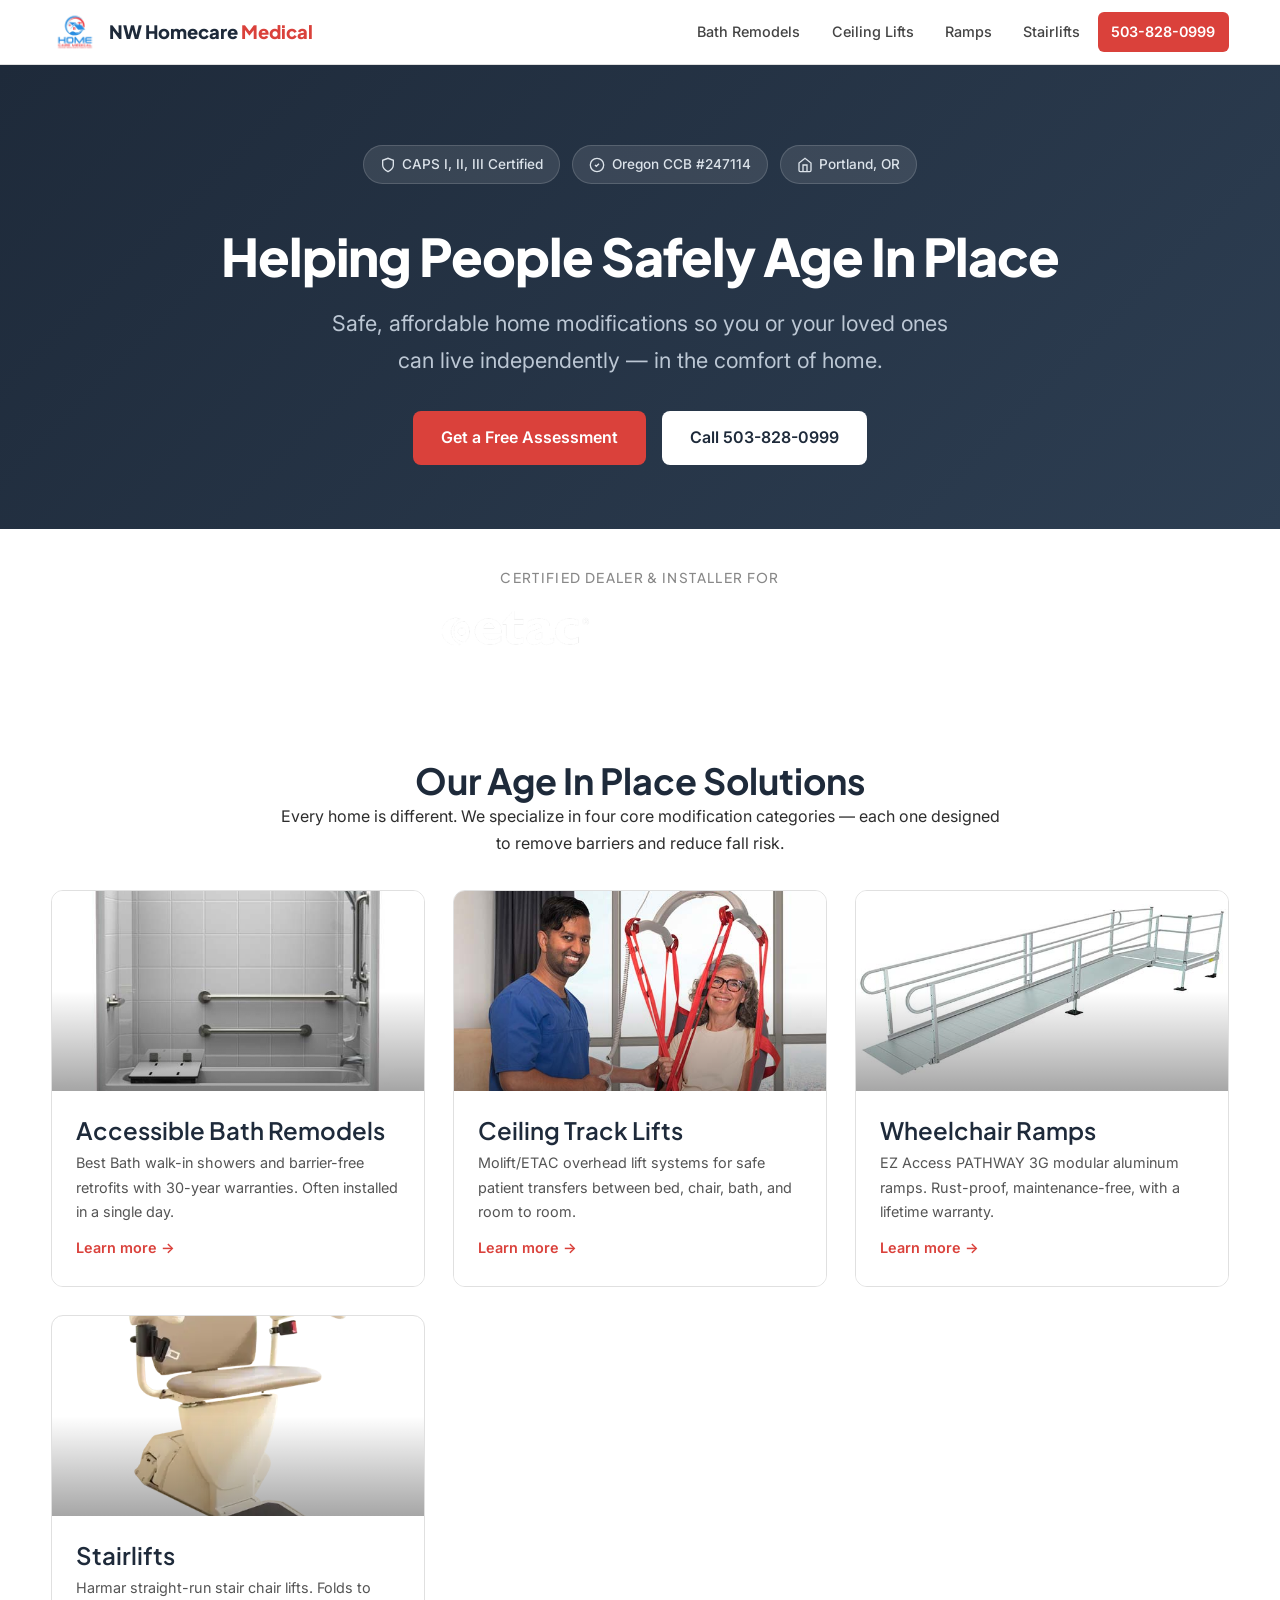
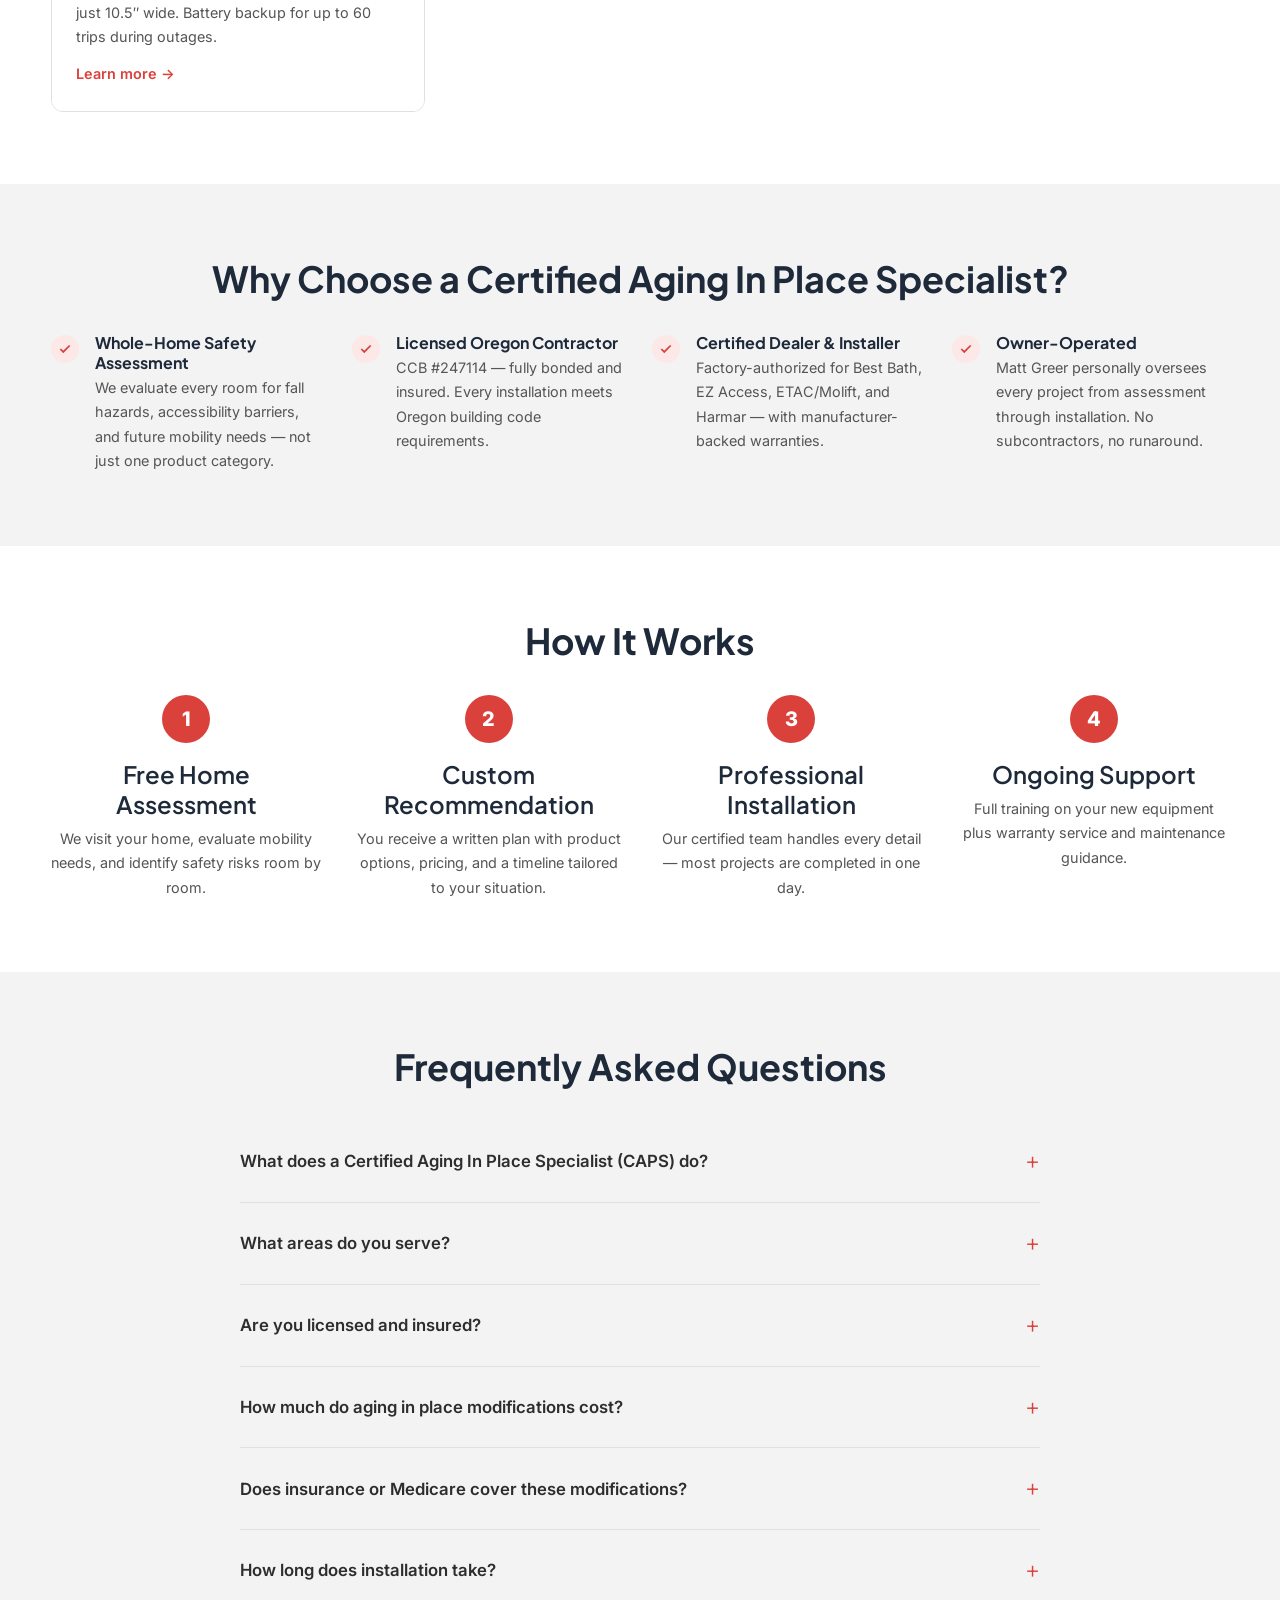
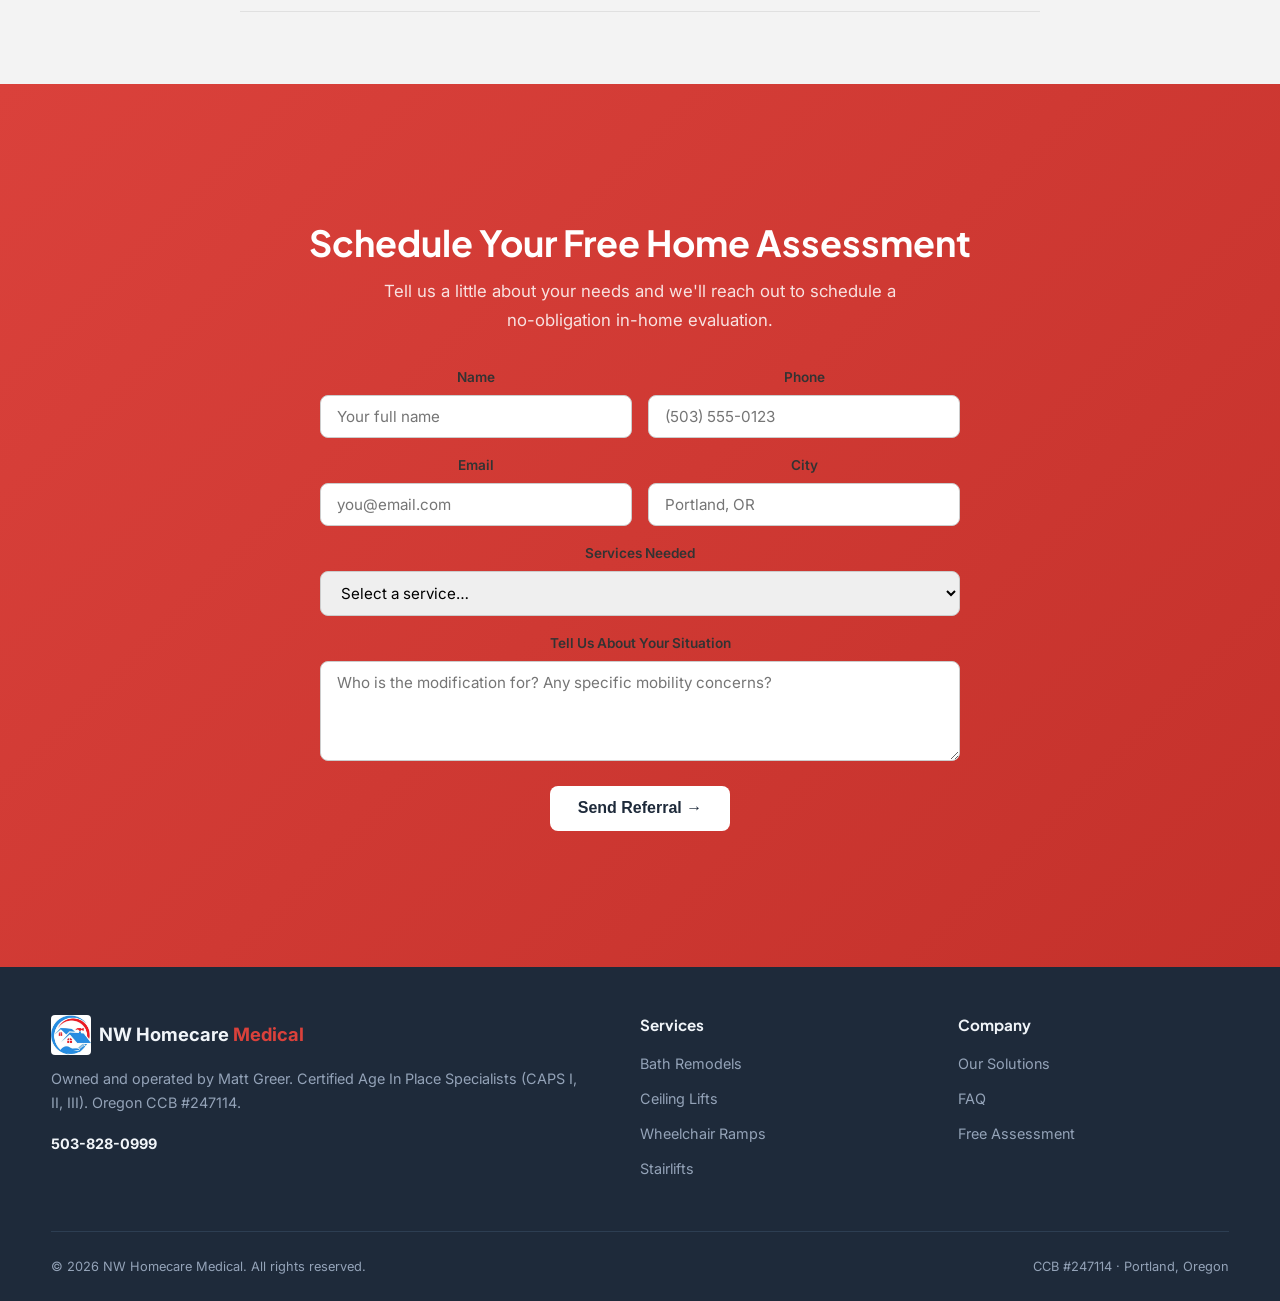
==== commit 5f9f1432: "Add product photos and brand logos from existing site - Downloaded all images from nwhomecaremed.com" ====
--- a/index.html
+++ b/index.html
@@ -162,6 +162,19 @@
     </div>
 </section>
 
+<!-- ═══ BRAND PARTNERS ═══ -->
+<section class="brand-bar">
+    <div class="container">
+        <h3>Certified Dealer &amp; Installer For</h3>
+        <div class="brand-logos">
+            <img src="/assets/images/bestbath-logo-white.png" alt="Best Bath" height="36">
+            <img src="/assets/images/etac-logo.png" alt="ETAC / Molift" height="36">
+            <img src="/assets/images/ezaccess-logo-white.png" alt="EZ Access" height="36">
+            <img src="/assets/images/harmar-logo-white.png" alt="Harmar" height="36">
+        </div>
+    </div>
+</section>
+
 <!-- ═══ SERVICES GRID ═══ -->
 <section class="section" id="services">
     <div class="container">
@@ -169,44 +182,40 @@
         <p class="text-center" style="margin:0 auto">Every home is different. We specialize in four core modification categories — each one designed to remove barriers and reduce fall risk.</p>
 
         <div class="card-grid">
-            <!-- Bath Remodel -->
-            <a href="/bath-remodel/" class="card" style="text-decoration:none;color:inherit">
-                <div class="card-icon">
-                    <svg viewBox="0 0 24 24" fill="none" stroke="#0369a1" stroke-width="2"><path d="M4 12h16a1 1 0 011 1v3a4 4 0 01-4 4H7a4 4 0 01-4-4v-3a1 1 0 011-1z"/><path d="M6 12V5a2 2 0 012-2h0a2 2 0 012 2v.5"/></svg>
-                </div>
-                <h3>Accessible Bath Remodels</h3>
-                <p>Best Bath walk-in showers and barrier-free retrofits with 30-year warranties. Often installed in a single day.</p>
-                <span class="card-link">Learn more →</span>
+            <a href="/bath-remodel/" class="card-img">
+                <div class="card-img-photo" style="background-image:url('/assets/images/bath-remodel.jpg')"></div>
+                <div class="card-img-body">
+                    <h3>Accessible Bath Remodels</h3>
+                    <p>Best Bath walk-in showers and barrier-free retrofits with 30-year warranties. Often installed in a single day.</p>
+                    <span class="card-link">Learn more →</span>
+                </div>
             </a>
 
-            <!-- Ceiling Lifts -->
-            <a href="/overhead-lifts/" class="card" style="text-decoration:none;color:inherit">
-                <div class="card-icon">
-                    <svg viewBox="0 0 24 24" fill="none" stroke="#0369a1" stroke-width="2"><path d="M12 2v6m0 0l-3-3m3 3l3-3"/><rect x="3" y="14" width="18" height="6" rx="1"/><path d="M12 14v-6"/></svg>
-                </div>
-                <h3>Ceiling Track Lifts</h3>
-                <p>Molift/ETAC overhead lift systems for safe patient transfers between bed, chair, bath, and room to room.</p>
-                <span class="card-link">Learn more →</span>
+            <a href="/overhead-lifts/" class="card-img">
+                <div class="card-img-photo" style="background-image:url('/assets/images/ceiling-lift-hoist.jpg')"></div>
+                <div class="card-img-body">
+                    <h3>Ceiling Track Lifts</h3>
+                    <p>Molift/ETAC overhead lift systems for safe patient transfers between bed, chair, bath, and room to room.</p>
+                    <span class="card-link">Learn more →</span>
+                </div>
             </a>
 
-            <!-- Ramps -->
-            <a href="/wheelchair-ramps/" class="card" style="text-decoration:none;color:inherit">
-                <div class="card-icon">
-                    <svg viewBox="0 0 24 24" fill="none" stroke="#0369a1" stroke-width="2"><path d="M3 21l9-9"/><path d="M21 21H3"/><path d="M21 3v18"/></svg>
-                </div>
-                <h3>Wheelchair Ramps</h3>
-                <p>EZ Access PATHWAY 3G modular aluminum ramps. Rust-proof, maintenance-free, with a lifetime warranty.</p>
-                <span class="card-link">Learn more →</span>
+            <a href="/wheelchair-ramps/" class="card-img">
+                <div class="card-img-photo" style="background-image:url('/assets/images/ramp-pathway3g.jpg')"></div>
+                <div class="card-img-body">
+                    <h3>Wheelchair Ramps</h3>
+                    <p>EZ Access PATHWAY 3G modular aluminum ramps. Rust-proof, maintenance-free, with a lifetime warranty.</p>
+                    <span class="card-link">Learn more →</span>
+                </div>
             </a>
 
-            <!-- Stairlifts -->
-            <a href="/stairlifts/" class="card" style="text-decoration:none;color:inherit">
-                <div class="card-icon">
-                    <svg viewBox="0 0 24 24" fill="none" stroke="#0369a1" stroke-width="2"><path d="M18 4v4h-4v4h-4v4H6v4"/></svg>
-                </div>
-                <h3>Stairlifts</h3>
-                <p>Harmar straight-run stair chair lifts. Folds to just 10.5″ wide. Battery backup for up to 60 trips during outages.</p>
-                <span class="card-link">Learn more →</span>
+            <a href="/stairlifts/" class="card-img">
+                <div class="card-img-photo" style="background-image:url('/assets/images/stairlift-pinnacle.webp')"></div>
+                <div class="card-img-body">
+                    <h3>Stairlifts</h3>
+                    <p>Harmar straight-run stair chair lifts. Folds to just 10.5″ wide. Battery backup for up to 60 trips during outages.</p>
+                    <span class="card-link">Learn more →</span>
+                </div>
             </a>
         </div>
     </div>
--- a/assets/css/main.css
+++ b/assets/css/main.css
@@ -166,6 +166,45 @@
 .mb-1{margin-bottom:1rem}.mb-2{margin-bottom:2rem}
 .visually-hidden{position:absolute;width:1px;height:1px;overflow:hidden;clip:rect(0,0,0,0);white-space:nowrap}
 
+/* ── Image Cards ─────────────────────────────────────── */
+.card-img{border-radius:12px;overflow:hidden;border:1px solid #e0e0e0;transition:all .3s;display:flex;flex-direction:column;text-decoration:none;color:inherit}
+.card-img:hover{border-color:#DA413B;box-shadow:0 8px 24px rgba(218,65,59,.1);transform:translateY(-2px)}
+.card-img-photo{height:200px;background-size:cover;background-position:center;position:relative}
+.card-img-photo::after{content:'';position:absolute;inset:0;background:linear-gradient(to top,rgba(0,0,0,.35) 0%,transparent 50%)}
+.card-img-body{padding:1.5rem;background:#fff;flex:1}
+.card-img-body h3{margin-bottom:.4rem}
+.card-img-body p{color:#555;font-size:.9rem}
+.card-img-body .card-link{display:inline-flex;align-items:center;gap:.35rem;margin-top:.75rem;font-weight:600;font-size:.9rem;color:#DA413B}
+
+/* ── Service Hero with Image ─────────────────────────── */
+.service-hero--img{position:relative;overflow:hidden;padding:0}
+.service-hero--img .hero-split{display:grid;grid-template-columns:1fr 1fr;min-height:380px}
+.service-hero--img .hero-content{padding:3.5rem 2rem 3.5rem 0;display:flex;flex-direction:column;justify-content:center}
+.service-hero--img .hero-image{background-size:cover;background-position:center;position:relative}
+.service-hero--img .hero-image::before{content:'';position:absolute;inset:0;background:linear-gradient(to right,#1e2a3a 0%,transparent 30%)}
+
+@media(max-width:768px){
+  .service-hero--img .hero-split{grid-template-columns:1fr}
+  .service-hero--img .hero-content{padding:3rem 0 1.5rem}
+  .service-hero--img .hero-image{height:220px;order:-1}
+  .service-hero--img .hero-image::before{background:linear-gradient(to top,#1e2a3a 0%,transparent 50%)}
+  .card-img-photo{height:160px}
+}
+
+/* ── Brand Logos Bar ─────────────────────────────────── */
+.brand-bar{padding:2.5rem 0}
+.brand-bar h3{text-align:center;color:#888;font-weight:500;font-size:.85rem;text-transform:uppercase;letter-spacing:.1em;margin-bottom:1.5rem}
+.brand-logos{display:flex;flex-wrap:wrap;justify-content:center;align-items:center;gap:2.5rem}
+.brand-logos img{height:36px;width:auto;opacity:.7;filter:grayscale(100%);transition:all .3s}
+.brand-logos img:hover{opacity:1;filter:grayscale(0%)}
+.brand-bar--dark .brand-logos img{filter:brightness(0) invert(1);opacity:.6}
+.brand-bar--dark .brand-logos img:hover{opacity:1}
+
+@media(max-width:768px){
+  .brand-logos{gap:1.5rem}
+  .brand-logos img{height:28px}
+}
+
 /* ── Cross-link Banner ───────────────────────────────── */
 .cross-links{padding:3rem 0}
 .cross-links h2{text-align:center;margin-bottom:2rem}
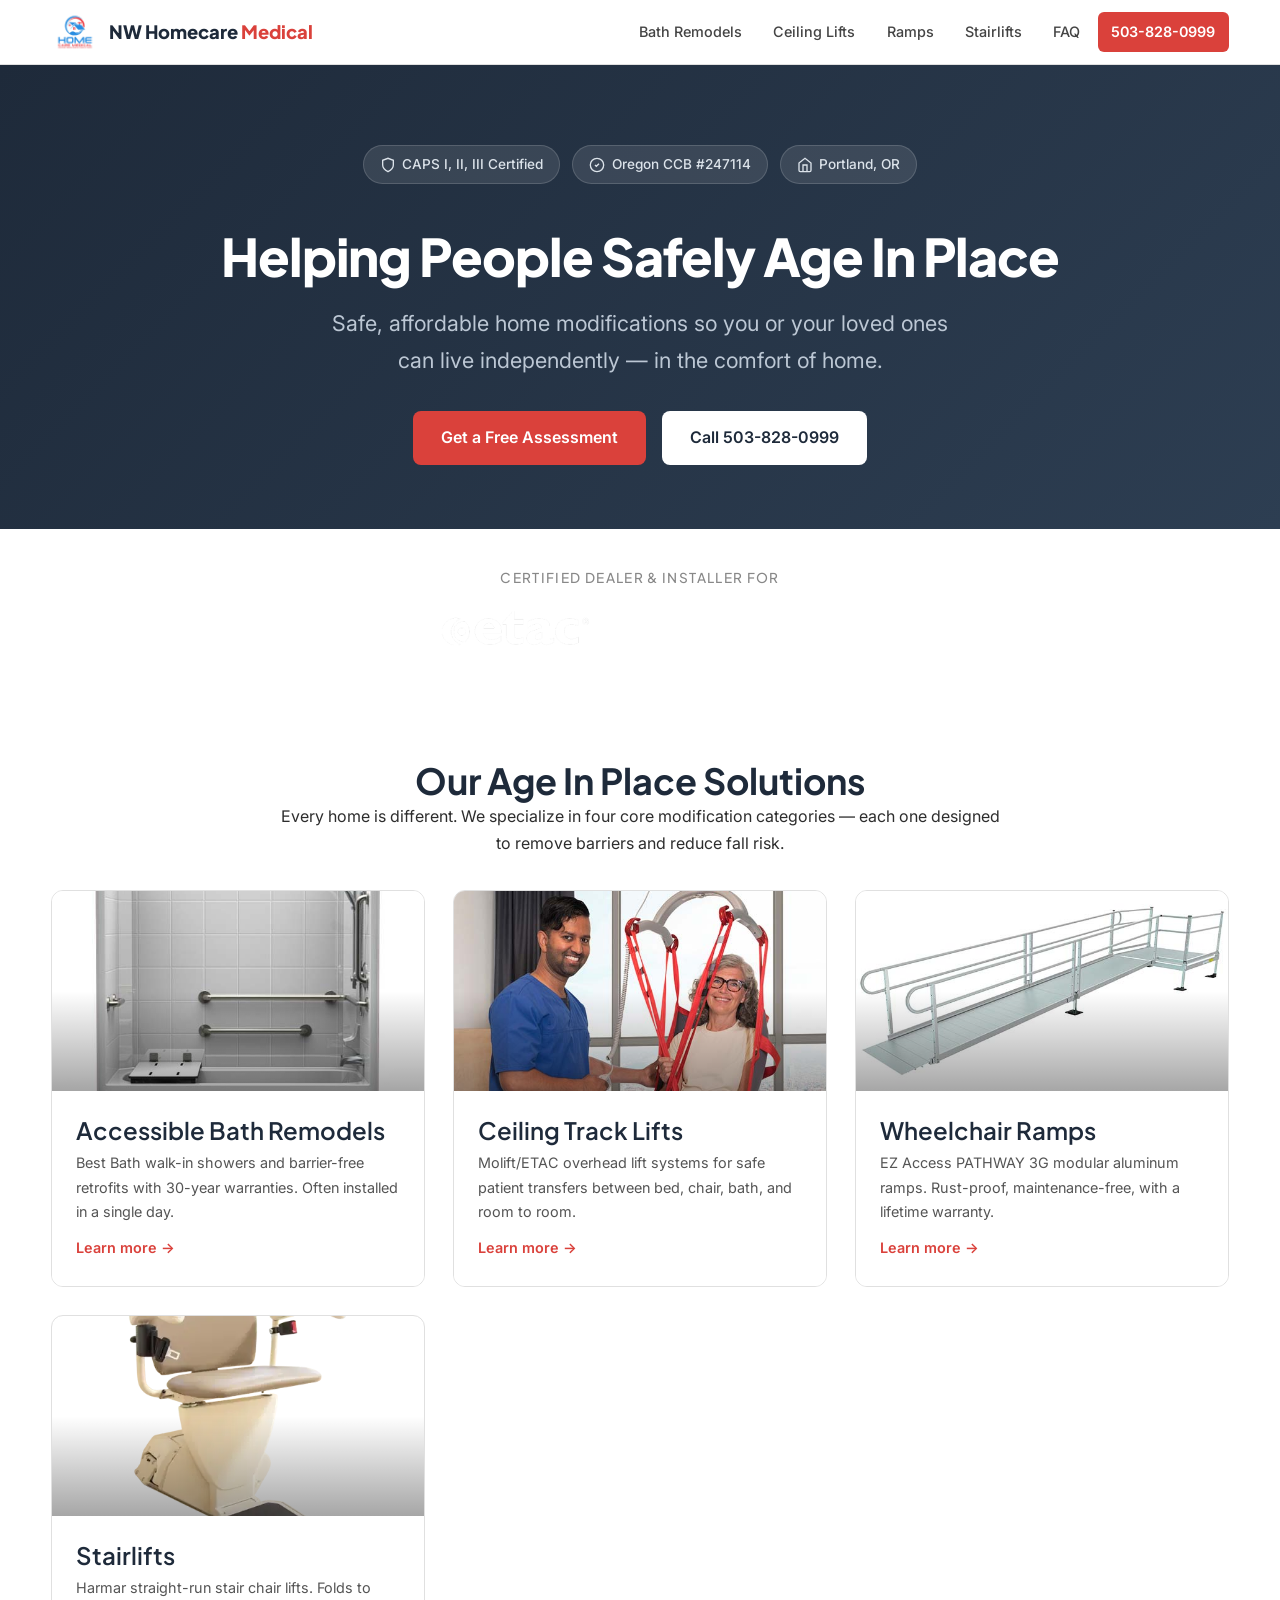
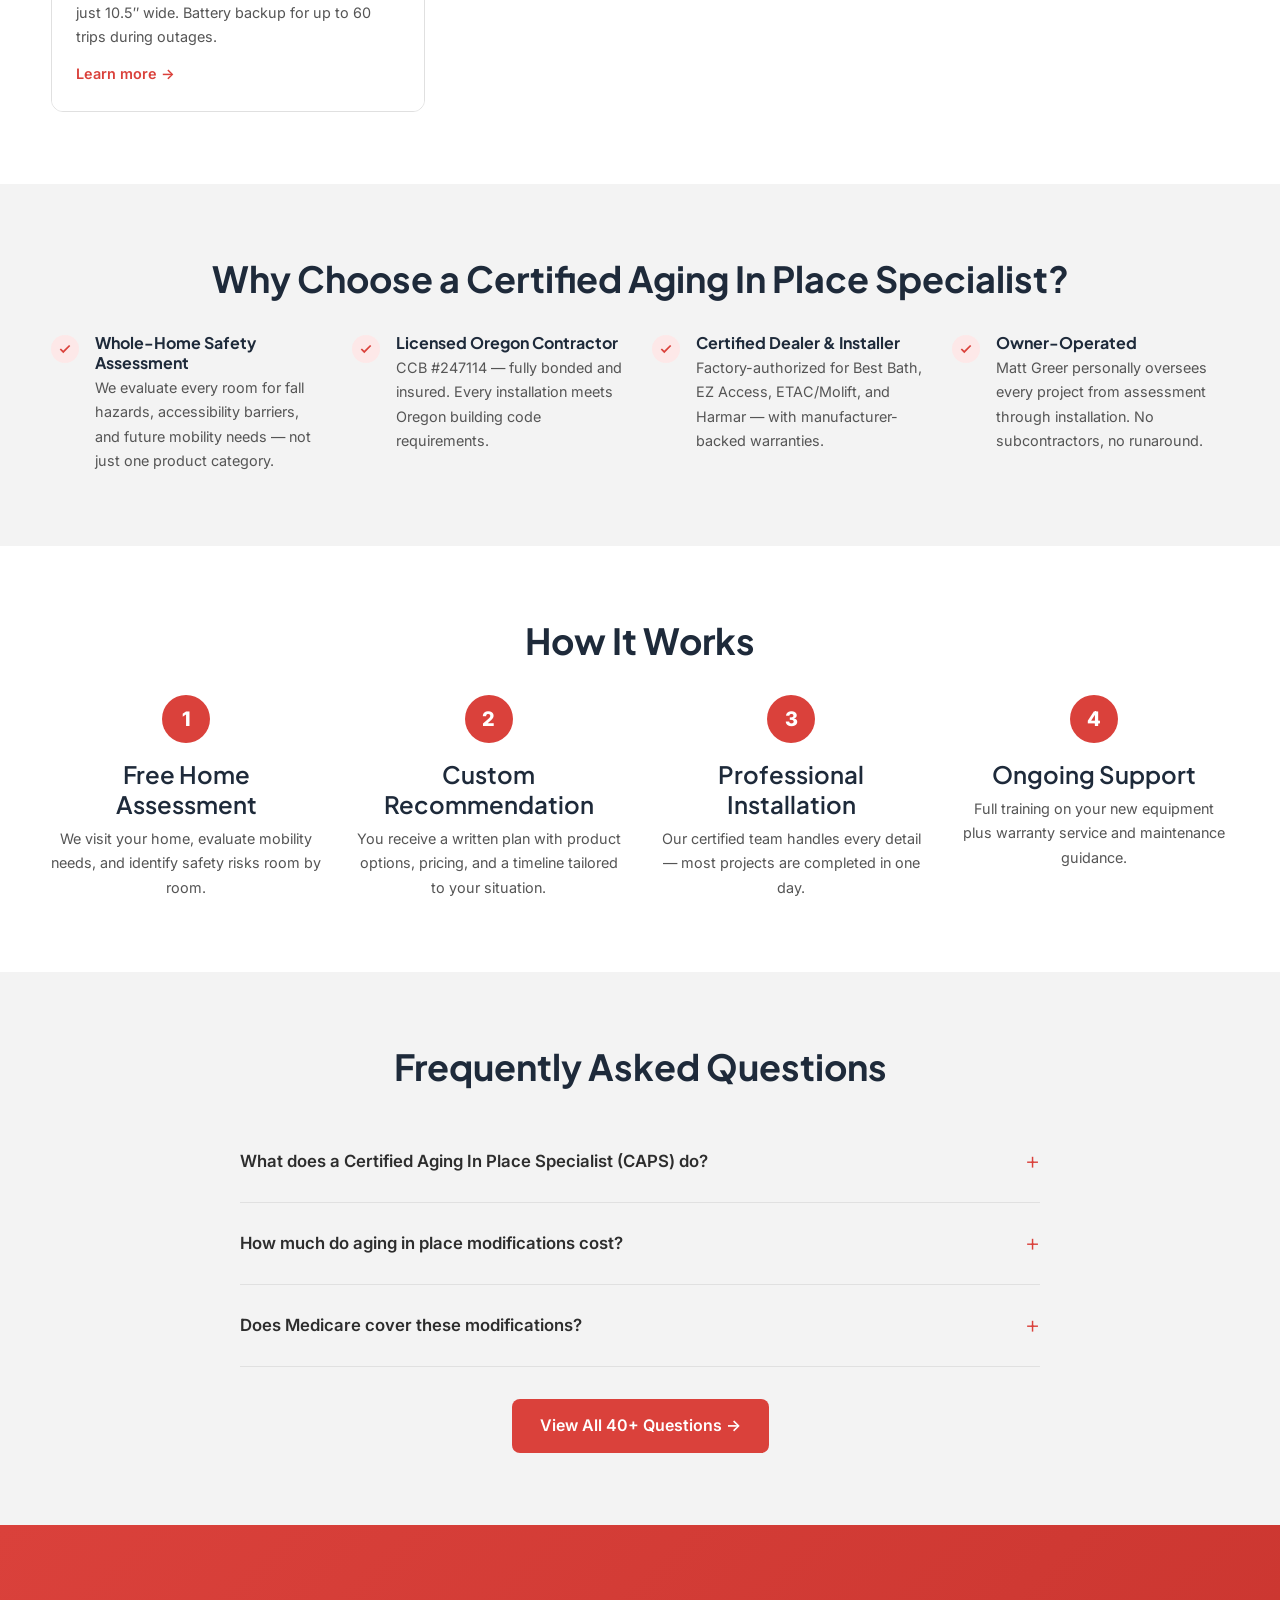
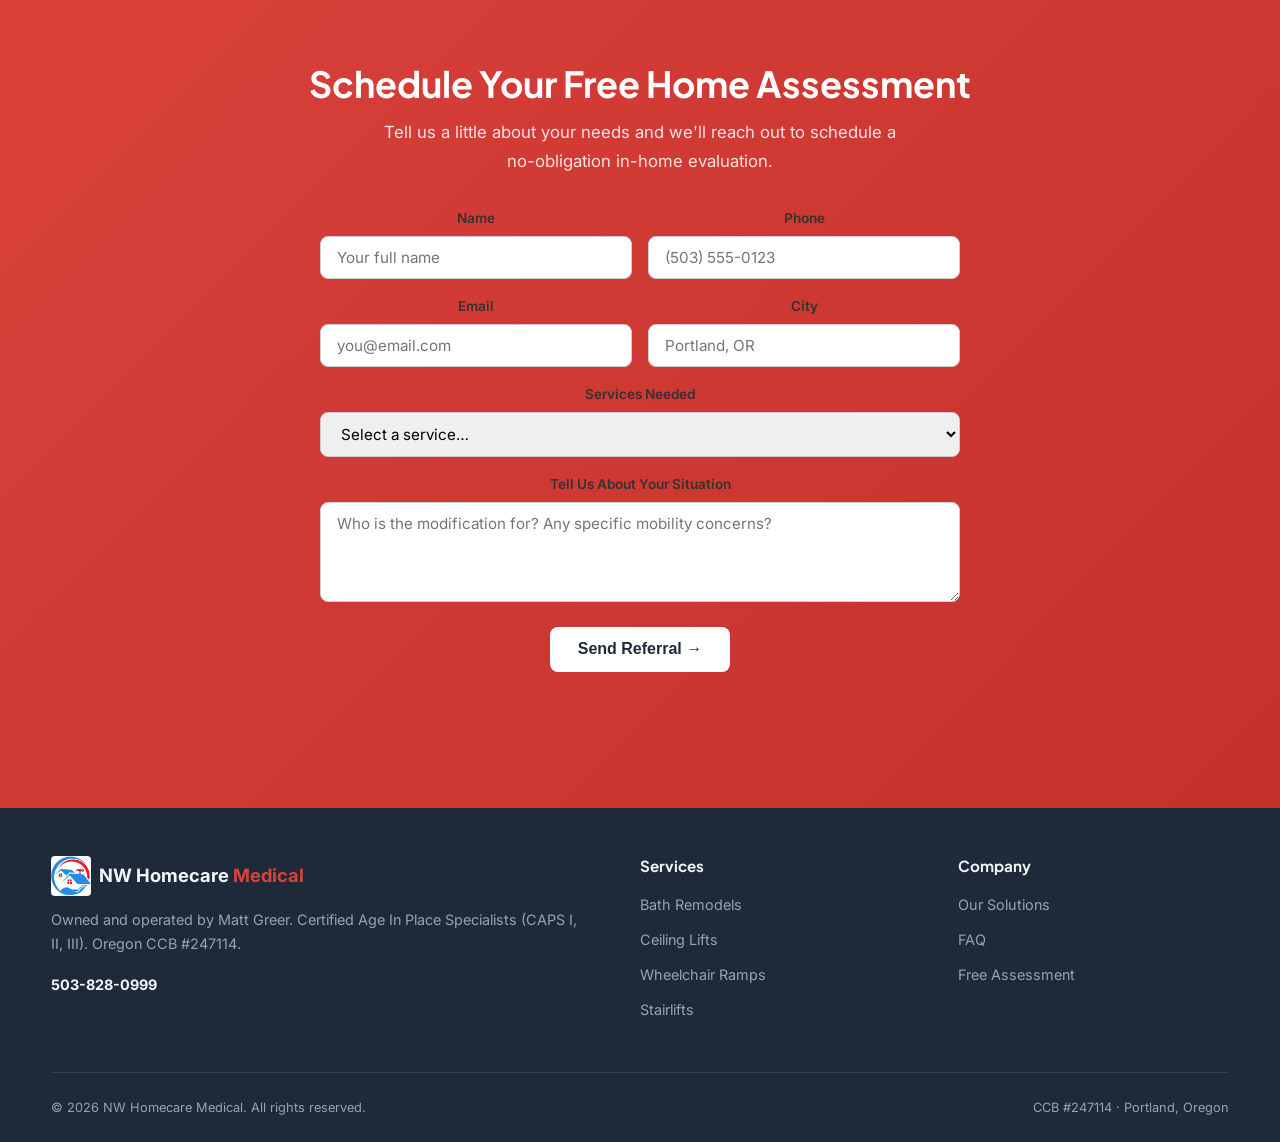
==== commit 332c5806: "Add comprehensive FAQ page with 40+ categorized questions New /faq/ page with 8 categories: - Genera" ====
--- a/index.html
+++ b/index.html
@@ -72,47 +72,7 @@
     }
     </script>
 
-    <!-- Schema: FAQPage -->
-    <script type="application/ld+json">
-    {
-        "@context": "https://schema.org",
-        "@type": "FAQPage",
-        "mainEntity": [
-            {
-                "@type": "Question",
-                "name": "What does a Certified Aging In Place Specialist (CAPS) do?",
-                "acceptedAnswer": {
-                    "@type": "Answer",
-                    "text": "A CAPS professional assesses your home for safety risks and recommends modifications — such as grab bars, walk-in showers, ramps, ceiling lifts, and stairlifts — that allow you to live independently as you age. NW Homecare Medical holds CAPS I, II, and III certifications."
-                }
-            },
-            {
-                "@type": "Question",
-                "name": "What areas does NW Homecare Medical serve?",
-                "acceptedAnswer": {
-                    "@type": "Answer",
-                    "text": "We serve the greater Portland, Oregon metro area including Beaverton, Tigard, Lake Oswego, Gresham, Hillsboro, and surrounding communities."
-                }
-            },
-            {
-                "@type": "Question",
-                "name": "Is NW Homecare Medical licensed and insured?",
-                "acceptedAnswer": {
-                    "@type": "Answer",
-                    "text": "Yes. We are an Oregon Construction Contractors Board licensed and bonded contractor, CCB #247114. We carry full liability insurance on every project."
-                }
-            },
-            {
-                "@type": "Question",
-                "name": "How much do aging in place modifications cost?",
-                "acceptedAnswer": {
-                    "@type": "Answer",
-                    "text": "Costs vary widely by project type. A grab bar installation may start at a few hundred dollars, while a full accessible bathroom remodel or ceiling lift system can range from several thousand to $15,000+. We provide free in-home assessments and written estimates."
-                }
-            }
-        ]
-    }
-    </script>
+    <!-- FAQPage schema lives on /faq/ — homepage has teaser only -->
 </head>
 <body>
 
@@ -131,6 +91,7 @@
             <a href="/overhead-lifts/">Ceiling Lifts</a>
             <a href="/wheelchair-ramps/">Ramps</a>
             <a href="/stairlifts/">Stairlifts</a>
+            <a href="/faq/">FAQ</a>
             <a href="tel:5038280999" class="nav-cta">503-828-0999</a>
         </nav>
     </div>
@@ -283,35 +244,26 @@
     </div>
 </section>
 
-<!-- ═══ FAQ ═══ -->
+<!-- ═══ FAQ TEASER ═══ -->
 <section class="section section--alt" id="faq">
     <div class="container">
         <h2 class="text-center">Frequently Asked Questions</h2>
         <div class="faq-list">
             <details class="faq-item">
                 <summary>What does a Certified Aging In Place Specialist (CAPS) do?</summary>
-                <div class="faq-answer">A CAPS professional assesses your home for safety risks and recommends modifications — such as grab bars, walk-in showers, ramps, ceiling lifts, and stairlifts — that allow you to live independently as you age. NW Homecare Medical holds all three CAPS certifications (I, II, and III) from the National Association of Home Builders.</div>
-            </details>
-            <details class="faq-item">
-                <summary>What areas do you serve?</summary>
-                <div class="faq-answer">We serve the greater Portland, Oregon metro area including Beaverton, Tigard, Lake Oswego, Gresham, Hillsboro, West Linn, Oregon City, and surrounding communities. Contact us if you're outside this area — we may still be able to help.</div>
-            </details>
-            <details class="faq-item">
-                <summary>Are you licensed and insured?</summary>
-                <div class="faq-answer">Yes. NW Homecare Medical is an Oregon Construction Contractors Board licensed and bonded contractor, CCB #247114. We carry full general liability insurance on every project.</div>
+                <div class="faq-answer">A CAPS professional assesses your home for safety risks and recommends modifications — grab bars, walk-in showers, ramps, ceiling lifts, stairlifts — that let you live independently as you age. NW Homecare Medical holds all three CAPS certifications (I, II, and III) from the National Association of Home Builders.</div>
             </details>
             <details class="faq-item">
                 <summary>How much do aging in place modifications cost?</summary>
-                <div class="faq-answer">Costs vary by project scope. A grab bar installation may start around $200–$400, while an accessible bathroom remodel typically ranges from $5,000–$15,000+. Ceiling lifts and stairlifts fall in the $3,000–$10,000 range depending on configuration. We provide free in-home assessments with written estimates — no pressure, no obligation.</div>
+                <div class="faq-answer">Costs vary by project scope. Grab bars start around $200–$400. Ramps run $2,000–$8,000+. Stairlifts and ceiling lifts fall in the $3,000–$10,000 range. Bathroom remodels range from $5,000–$15,000+. We provide free in-home assessments with written estimates — no pressure, no obligation.</div>
             </details>
             <details class="faq-item">
-                <summary>Does insurance or Medicare cover these modifications?</summary>
-                <div class="faq-answer">Medicare does not typically cover home modifications, but some items (like certain lift systems) may be partially covered under Durable Medical Equipment benefits. Oregon Medicaid waivers, VA benefits, and long-term care insurance may also provide funding. We can help you understand your options.</div>
+                <summary>Does Medicare cover these modifications?</summary>
+                <div class="faq-answer">Medicare generally doesn't cover structural home modifications, but certain items like ceiling lifts may qualify as Durable Medical Equipment. Oregon Medicaid waivers, VA benefits, and long-term care insurance may also provide funding. We can help you understand your options.</div>
             </details>
-            <details class="faq-item">
-                <summary>How long does installation take?</summary>
-                <div class="faq-answer">Most single-product installations (a stairlift, ramp, or ceiling lift) are completed in one day. A full bathroom remodel typically takes 1–3 days depending on complexity. We'll give you a clear timeline during your assessment.</div>
-            </details>
+        </div>
+        <div class="text-center mt-2">
+            <a href="/faq/" class="btn btn-primary">View All 40+ Questions →</a>
         </div>
     </div>
 </section>
@@ -389,7 +341,7 @@
                 <h4>Company</h4>
                 <ul>
                     <li><a href="/#services">Our Solutions</a></li>
-                    <li><a href="/#faq">FAQ</a></li>
+                    <li><a href="/faq/">FAQ</a></li>
                     <li><a href="/#contact">Free Assessment</a></li>
                 </ul>
             </div>
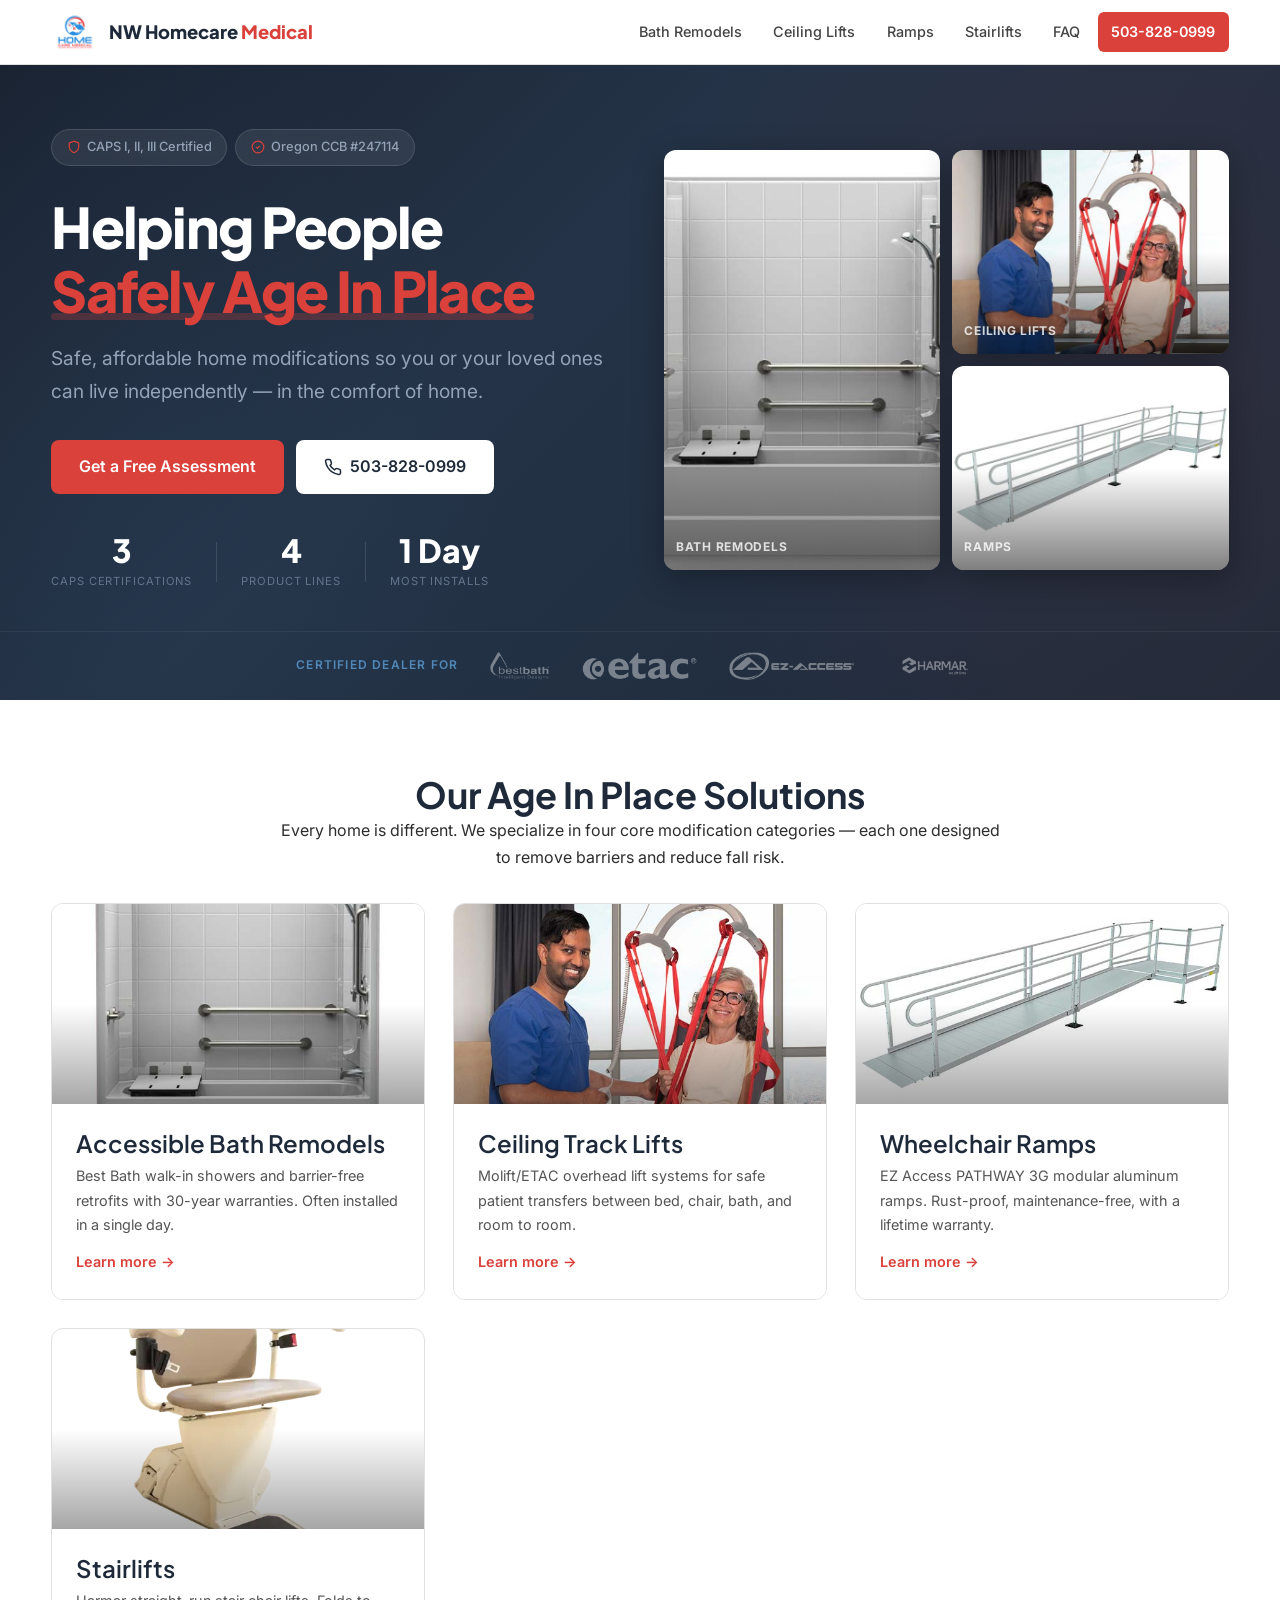
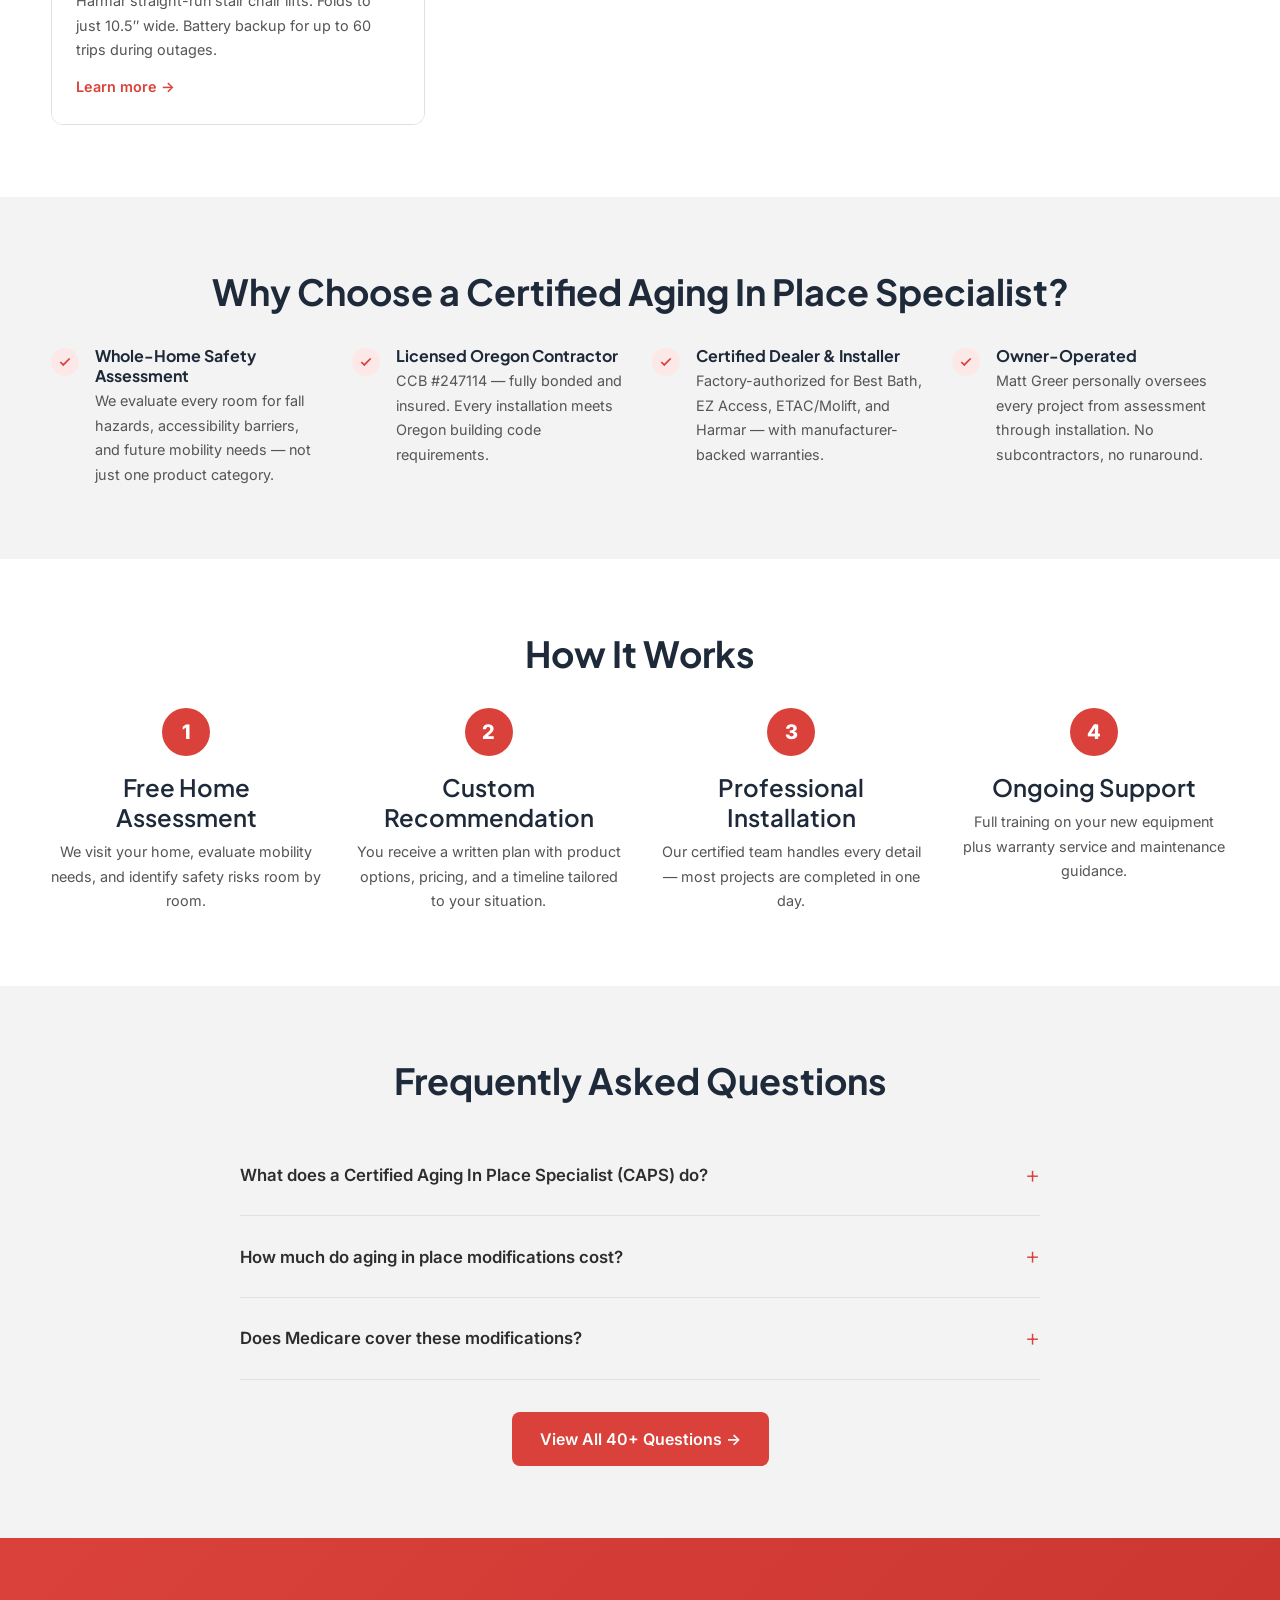
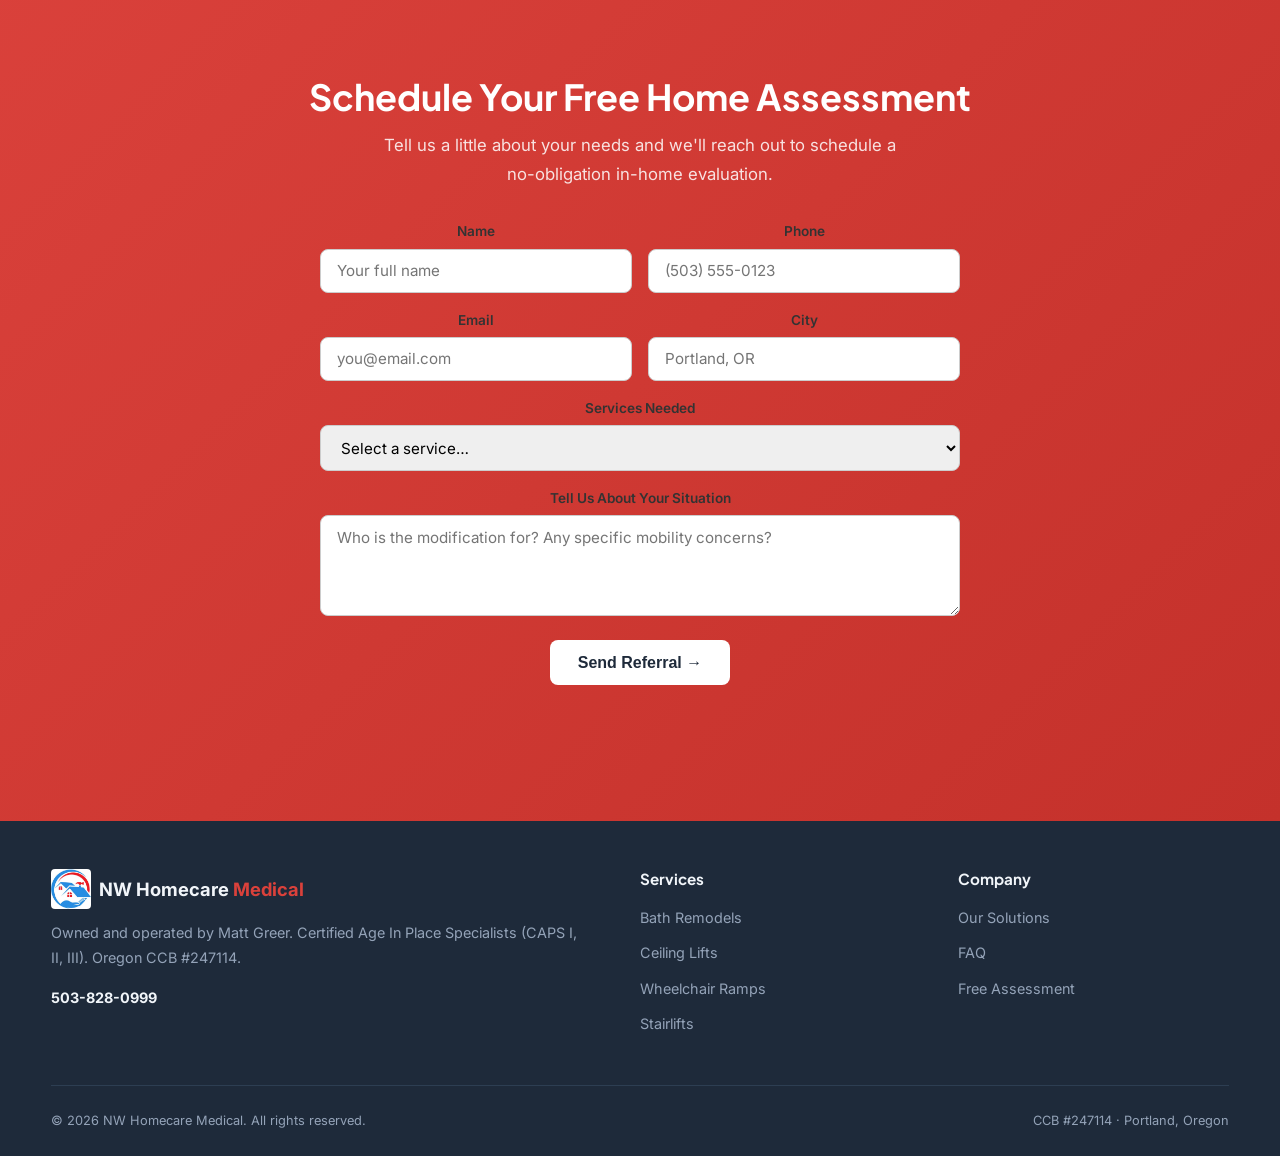
==== commit 44c095ac: "Upgrade homepage hero: split mosaic, animations, count-up stats - Split layout: content left, stagge" ====
--- a/index.html
+++ b/index.html
@@ -98,40 +98,83 @@
 </header>
 
 <!-- ═══ HERO ═══ -->
-<section class="hero">
-    <div class="container">
-        <div class="hero-badges">
-            <span class="badge">
-                <svg viewBox="0 0 24 24" fill="none" stroke="currentColor" stroke-width="2"><path d="M12 22s8-4 8-10V5l-8-3-8 3v7c0 6 8 10 8 10z"/></svg>
-                CAPS I, II, III Certified
-            </span>
-            <span class="badge">
-                <svg viewBox="0 0 24 24" fill="none" stroke="currentColor" stroke-width="2"><path d="M9 12l2 2 4-4"/><circle cx="12" cy="12" r="10"/></svg>
-                Oregon CCB #247114
-            </span>
-            <span class="badge">
-                <svg viewBox="0 0 24 24" fill="none" stroke="currentColor" stroke-width="2"><path d="M3 9l9-7 9 7v11a2 2 0 01-2 2H5a2 2 0 01-2-2z"/><polyline points="9 22 9 12 15 12 15 22"/></svg>
-                Portland, OR
-            </span>
-        </div>
-        <h1>Helping People Safely Age In Place</h1>
-        <p class="hero-sub">Safe, affordable home modifications so you or your loved ones can live independently — in the comfort of home.</p>
-        <div class="btn-group">
-            <a href="#contact" class="btn btn-primary">Get a Free Assessment</a>
-            <a href="tel:5038280999" class="btn btn-white">Call 503-828-0999</a>
-        </div>
-    </div>
-</section>
-
-<!-- ═══ BRAND PARTNERS ═══ -->
-<section class="brand-bar">
-    <div class="container">
-        <h3>Certified Dealer &amp; Installer For</h3>
-        <div class="brand-logos">
-            <img src="/assets/images/bestbath-logo-white.png" alt="Best Bath" height="36">
-            <img src="/assets/images/etac-logo.png" alt="ETAC / Molift" height="36">
-            <img src="/assets/images/ezaccess-logo-white.png" alt="EZ Access" height="36">
-            <img src="/assets/images/harmar-logo-white.png" alt="Harmar" height="36">
+<section class="hero-v2">
+    <div class="hero-v2__bg"></div>
+    <div class="container hero-v2__grid">
+        <!-- LEFT: Content -->
+        <div class="hero-v2__content">
+            <div class="hero-v2__badges">
+                <span class="hero-v2__badge">
+                    <svg viewBox="0 0 24 24" fill="none" stroke="currentColor" stroke-width="2"><path d="M12 22s8-4 8-10V5l-8-3-8 3v7c0 6 8 10 8 10z"/></svg>
+                    CAPS I, II, III Certified
+                </span>
+                <span class="hero-v2__badge">
+                    <svg viewBox="0 0 24 24" fill="none" stroke="currentColor" stroke-width="2"><path d="M9 12l2 2 4-4"/><circle cx="12" cy="12" r="10"/></svg>
+                    Oregon CCB #247114
+                </span>
+            </div>
+
+            <h1 class="hero-v2__title">
+                Helping People<br>
+                <span class="hero-v2__highlight">Safely Age In Place</span>
+            </h1>
+
+            <p class="hero-v2__sub">Safe, affordable home modifications so you or your loved ones can live independently — in the comfort of home.</p>
+
+            <div class="hero-v2__actions">
+                <a href="#contact" class="btn btn-primary btn--lg">Get a Free Assessment</a>
+                <a href="tel:5038280999" class="btn btn-white btn--lg">
+                    <svg viewBox="0 0 24 24" fill="none" stroke="currentColor" stroke-width="2" style="width:18px;height:18px"><path d="M22 16.92v3a2 2 0 01-2.18 2 19.79 19.79 0 01-8.63-3.07 19.5 19.5 0 01-6-6 19.79 19.79 0 01-3.07-8.67A2 2 0 014.11 2h3a2 2 0 012 1.72c.127.96.361 1.903.7 2.81a2 2 0 01-.45 2.11L8.09 9.91a16 16 0 006 6l1.27-1.27a2 2 0 012.11-.45c.907.339 1.85.573 2.81.7A2 2 0 0122 16.92z"/></svg>
+                    503-828-0999
+                </a>
+            </div>
+
+            <!-- Stats -->
+            <div class="hero-v2__stats">
+                <div class="hero-v2__stat">
+                    <span class="hero-v2__stat-num" data-target="3">0</span>
+                    <span class="hero-v2__stat-label">CAPS Certifications</span>
+                </div>
+                <div class="hero-v2__stat-divider"></div>
+                <div class="hero-v2__stat">
+                    <span class="hero-v2__stat-num" data-target="4">0</span>
+                    <span class="hero-v2__stat-label">Product Lines</span>
+                </div>
+                <div class="hero-v2__stat-divider"></div>
+                <div class="hero-v2__stat">
+                    <span class="hero-v2__stat-num" data-target="1" data-suffix=" Day">0</span>
+                    <span class="hero-v2__stat-label">Most Installs</span>
+                </div>
+            </div>
+        </div>
+
+        <!-- RIGHT: Photo Mosaic -->
+        <div class="hero-v2__mosaic">
+            <div class="hero-v2__mosaic-img hero-v2__mosaic-img--1" style="background-image:url('/assets/images/bath-remodel.jpg')">
+                <span class="hero-v2__mosaic-label">Bath Remodels</span>
+            </div>
+            <div class="hero-v2__mosaic-img hero-v2__mosaic-img--2" style="background-image:url('/assets/images/ceiling-lift-hoist.jpg')">
+                <span class="hero-v2__mosaic-label">Ceiling Lifts</span>
+            </div>
+            <div class="hero-v2__mosaic-img hero-v2__mosaic-img--3" style="background-image:url('/assets/images/ramp-pathway3g.jpg')">
+                <span class="hero-v2__mosaic-label">Ramps</span>
+            </div>
+            <div class="hero-v2__mosaic-img hero-v2__mosaic-img--4" style="background-image:url('/assets/images/stairlift-pinnacle.webp')">
+                <span class="hero-v2__mosaic-label">Stairlifts</span>
+            </div>
+        </div>
+    </div>
+
+    <!-- Brand bar integrated -->
+    <div class="hero-v2__brands">
+        <div class="container">
+            <span class="hero-v2__brands-label">Certified Dealer For</span>
+            <div class="hero-v2__brands-logos">
+                <img src="/assets/images/bestbath-logo-white.png" alt="Best Bath" loading="lazy">
+                <img src="/assets/images/etac-logo.png" alt="ETAC / Molift" loading="lazy">
+                <img src="/assets/images/ezaccess-logo-white.png" alt="EZ Access" loading="lazy">
+                <img src="/assets/images/harmar-logo-white.png" alt="Harmar" loading="lazy">
+            </div>
         </div>
     </div>
 </section>
@@ -365,15 +408,46 @@
 (function(){
   var nav=document.querySelector('.nav-main');
   nav.addEventListener('click',function(e){if(e.target.tagName==='A')nav.classList.remove('open')});
+
   var bar=document.getElementById('mobileCta');
-  if(!bar)return;
-  var contact=document.getElementById('contact');
-  if(!contact)return;
-  var io=new IntersectionObserver(function(entries){
-    bar.style.transform=entries[0].isIntersecting?'translateY(100%)':'translateY(0)';
-    bar.style.transition='transform .3s ease';
-  },{threshold:0.1});
-  io.observe(contact);
+  if(bar){
+    var contact=document.getElementById('contact');
+    if(contact){
+      var io=new IntersectionObserver(function(entries){
+        bar.style.transform=entries[0].isIntersecting?'translateY(100%)':'translateY(0)';
+        bar.style.transition='transform .3s ease';
+      },{threshold:0.1});
+      io.observe(contact);
+    }
+  }
+
+  // Count-up animation for hero stats
+  var counted=false;
+  var statsSection=document.querySelector('.hero-v2__stats');
+  if(statsSection){
+    var sio=new IntersectionObserver(function(entries){
+      if(entries[0].isIntersecting&&!counted){
+        counted=true;
+        document.querySelectorAll('.hero-v2__stat-num').forEach(function(el){
+          var target=parseInt(el.getAttribute('data-target'),10);
+          var suffix=el.getAttribute('data-suffix')||'';
+          var start=0;
+          var duration=1200;
+          var startTime=null;
+          function step(ts){
+            if(!startTime)startTime=ts;
+            var progress=Math.min((ts-startTime)/duration,1);
+            var eased=1-Math.pow(1-progress,3);
+            var current=Math.round(start+(target-start)*eased);
+            el.textContent=current+suffix;
+            if(progress<1)requestAnimationFrame(step);
+          }
+          requestAnimationFrame(step);
+        });
+      }
+    },{threshold:0.3});
+    sio.observe(statsSection);
+  }
 })();
 </script>
 
--- a/assets/css/main.css
+++ b/assets/css/main.css
@@ -53,11 +53,100 @@
   .nav-main a{width:100%;padding:.75rem 1rem}
 }
 
-/* ── Hero ────────────────────────────────────────────── */
+/* ── Hero V2 ─────────────────────────────────────────── */
+.hero-v2{position:relative;overflow:hidden;color:#fff;padding:0}
+.hero-v2__bg{position:absolute;inset:0;background:linear-gradient(135deg,#1a2332 0%,#243347 40%,#1e2a3a 100%);z-index:0}
+.hero-v2__bg::before{content:'';position:absolute;top:-50%;right:-30%;width:80%;height:200%;background:radial-gradient(ellipse,rgba(218,65,59,.08) 0%,transparent 70%);animation:heroGlow 8s ease-in-out infinite alternate}
+.hero-v2__bg::after{content:'';position:absolute;bottom:-40%;left:-20%;width:60%;height:150%;background:radial-gradient(ellipse,rgba(79,136,185,.06) 0%,transparent 70%);animation:heroGlow 10s ease-in-out infinite alternate-reverse}
+
+@keyframes heroGlow{0%{transform:translate(0,0) scale(1)}100%{transform:translate(30px,-20px) scale(1.05)}}
+
+.hero-v2__grid{position:relative;z-index:1;display:grid;grid-template-columns:1fr 1fr;gap:3rem;align-items:center;padding:4rem 0 2.5rem}
+.hero-v2__content{max-width:560px}
+
+/* Badges */
+.hero-v2__badges{display:flex;flex-wrap:wrap;gap:.5rem;margin-bottom:1.75rem}
+.hero-v2__badge{display:inline-flex;align-items:center;gap:.4rem;background:rgba(255,255,255,.08);border:1px solid rgba(255,255,255,.12);padding:.4rem .9rem;border-radius:999px;font-size:.8rem;font-weight:500;color:#94a3b8;backdrop-filter:blur(4px);animation:fadeSlideUp .6s ease both}
+.hero-v2__badge:nth-child(2){animation-delay:.1s}
+.hero-v2__badge svg{width:14px;height:14px;flex-shrink:0;color:#DA413B}
+
+@keyframes fadeSlideUp{from{opacity:0;transform:translateY(12px)}to{opacity:1;transform:translateY(0)}}
+
+/* Title */
+.hero-v2__title{font-size:clamp(2.25rem,5vw,3.5rem);font-weight:800;color:#fff;line-height:1.15;letter-spacing:-.03em;margin-bottom:1.25rem;animation:fadeSlideUp .6s .15s ease both}
+.hero-v2__highlight{position:relative;display:inline-block;color:#DA413B}
+.hero-v2__highlight::after{content:'';position:absolute;bottom:.05em;left:0;width:100%;height:.12em;background:rgba(218,65,59,.25);border-radius:4px;transform:scaleX(0);transform-origin:left;animation:underlineReveal .8s .6s ease forwards}
+
+@keyframes underlineReveal{to{transform:scaleX(1)}}
+
+/* Subtitle */
+.hero-v2__sub{font-size:clamp(1rem,2vw,1.2rem);color:#94a3b8;line-height:1.7;margin-bottom:2rem;animation:fadeSlideUp .6s .25s ease both}
+
+/* Actions */
+.hero-v2__actions{display:flex;flex-wrap:wrap;gap:.75rem;margin-bottom:2.5rem;animation:fadeSlideUp .6s .35s ease both}
+.btn--lg{padding:1rem 2rem;font-size:1.05rem}
+
+/* Stats */
+.hero-v2__stats{display:flex;align-items:center;gap:1.5rem;animation:fadeSlideUp .6s .45s ease both}
+.hero-v2__stat{text-align:center}
+.hero-v2__stat-num{display:block;font-family:'Plus Jakarta Sans','Inter',sans-serif;font-size:2rem;font-weight:800;color:#fff;line-height:1}
+.hero-v2__stat-label{display:block;font-size:.7rem;color:#64748b;text-transform:uppercase;letter-spacing:.08em;margin-top:.35rem}
+.hero-v2__stat-divider{width:1px;height:40px;background:rgba(255,255,255,.12)}
+
+/* Photo Mosaic */
+.hero-v2__mosaic{display:grid;grid-template-columns:1fr 1fr;grid-template-rows:1fr 1fr;gap:.75rem;height:420px;animation:fadeSlideUp .8s .2s ease both}
+.hero-v2__mosaic-img{position:relative;border-radius:12px;background-size:cover;background-position:center;overflow:hidden;box-shadow:0 8px 32px rgba(0,0,0,.3);transition:transform .4s ease,box-shadow .4s ease}
+.hero-v2__mosaic-img:hover{transform:translateY(-4px) scale(1.02);box-shadow:0 12px 40px rgba(0,0,0,.4)}
+.hero-v2__mosaic-img::after{content:'';position:absolute;inset:0;background:linear-gradient(to top,rgba(0,0,0,.5) 0%,transparent 50%);transition:opacity .3s}
+.hero-v2__mosaic-img:hover::after{opacity:.7}
+.hero-v2__mosaic-label{position:absolute;bottom:.75rem;left:.75rem;font-size:.75rem;font-weight:700;color:#fff;text-transform:uppercase;letter-spacing:.06em;z-index:1;opacity:.8;transition:opacity .3s}
+.hero-v2__mosaic-img:hover .hero-v2__mosaic-label{opacity:1}
+
+.hero-v2__mosaic-img--1{grid-row:1/3;border-radius:12px;animation:mosaicFloat 6s ease-in-out infinite}
+.hero-v2__mosaic-img--2{animation:mosaicFloat 6s 1s ease-in-out infinite}
+.hero-v2__mosaic-img--3{animation:mosaicFloat 6s 2s ease-in-out infinite}
+.hero-v2__mosaic-img--4{display:none}
+
+@keyframes mosaicFloat{0%,100%{transform:translateY(0)}50%{transform:translateY(-4px)}}
+
+/* Brand bar inside hero */
+.hero-v2__brands{position:relative;z-index:1;border-top:1px solid rgba(255,255,255,.06);padding:1.25rem 0}
+.hero-v2__brands .container{display:flex;align-items:center;gap:2rem;justify-content:center;flex-wrap:wrap}
+.hero-v2__brands-label{font-size:.75rem;color:#4F88B9;text-transform:uppercase;letter-spacing:.1em;font-weight:600;white-space:nowrap}
+.hero-v2__brands-logos{display:flex;align-items:center;gap:2rem;flex-wrap:wrap}
+.hero-v2__brands-logos img{height:28px;width:auto;opacity:.4;filter:brightness(0) invert(1);transition:opacity .3s}
+.hero-v2__brands-logos img:hover{opacity:.8}
+
+/* ── Mobile Hero V2 ─────────────────────────────────── */
+@media(max-width:960px){
+  .hero-v2__grid{grid-template-columns:1fr;gap:2rem;padding:3rem 0 2rem}
+  .hero-v2__mosaic{height:280px;grid-template-columns:1fr 1fr 1fr;grid-template-rows:1fr}
+  .hero-v2__mosaic-img--1{grid-row:auto}
+  .hero-v2__mosaic-img--4{display:block}
+  .hero-v2__content{max-width:100%}
+  .hero-v2__title{font-size:clamp(1.75rem,5vw,2.75rem)}
+}
+
+@media(max-width:600px){
+  .hero-v2__grid{padding:2.5rem 0 1.5rem;gap:1.5rem}
+  .hero-v2__mosaic{height:180px;grid-template-columns:1fr 1fr;grid-template-rows:1fr;gap:.5rem}
+  .hero-v2__mosaic-img--3,.hero-v2__mosaic-img--4{display:none}
+  .hero-v2__mosaic-img--1{grid-row:auto}
+  .hero-v2__stats{gap:1rem}
+  .hero-v2__stat-num{font-size:1.5rem}
+  .hero-v2__stat-label{font-size:.65rem}
+  .hero-v2__stat-divider{height:30px}
+  .hero-v2__actions{flex-direction:column}
+  .hero-v2__actions .btn{width:100%;justify-content:center}
+  .hero-v2__brands-logos{gap:1.25rem}
+  .hero-v2__brands-logos img{height:22px}
+  .hero-v2__brands .container{gap:1rem}
+}
+
+/* Legacy hero (service pages still use it) */
 .hero{background:linear-gradient(135deg,#1e2a3a 0%,#2d3e52 100%);color:#fff;padding:5rem 0 4rem;text-align:center}
 .hero h1{color:#fff;margin-bottom:1rem}
 .hero-sub{font-size:clamp(1.05rem,2.2vw,1.35rem);color:#bcc7d4;max-width:640px;margin:0 auto 2rem}
-.hero-badges{display:flex;flex-wrap:wrap;justify-content:center;gap:.75rem;margin-bottom:2.5rem}
 .badge{display:inline-flex;align-items:center;gap:.4rem;background:rgba(255,255,255,.1);border:1px solid rgba(255,255,255,.15);padding:.45rem 1rem;border-radius:999px;font-size:.85rem;font-weight:500;color:#dce3ea}
 .badge svg{width:16px;height:16px;flex-shrink:0}
 
